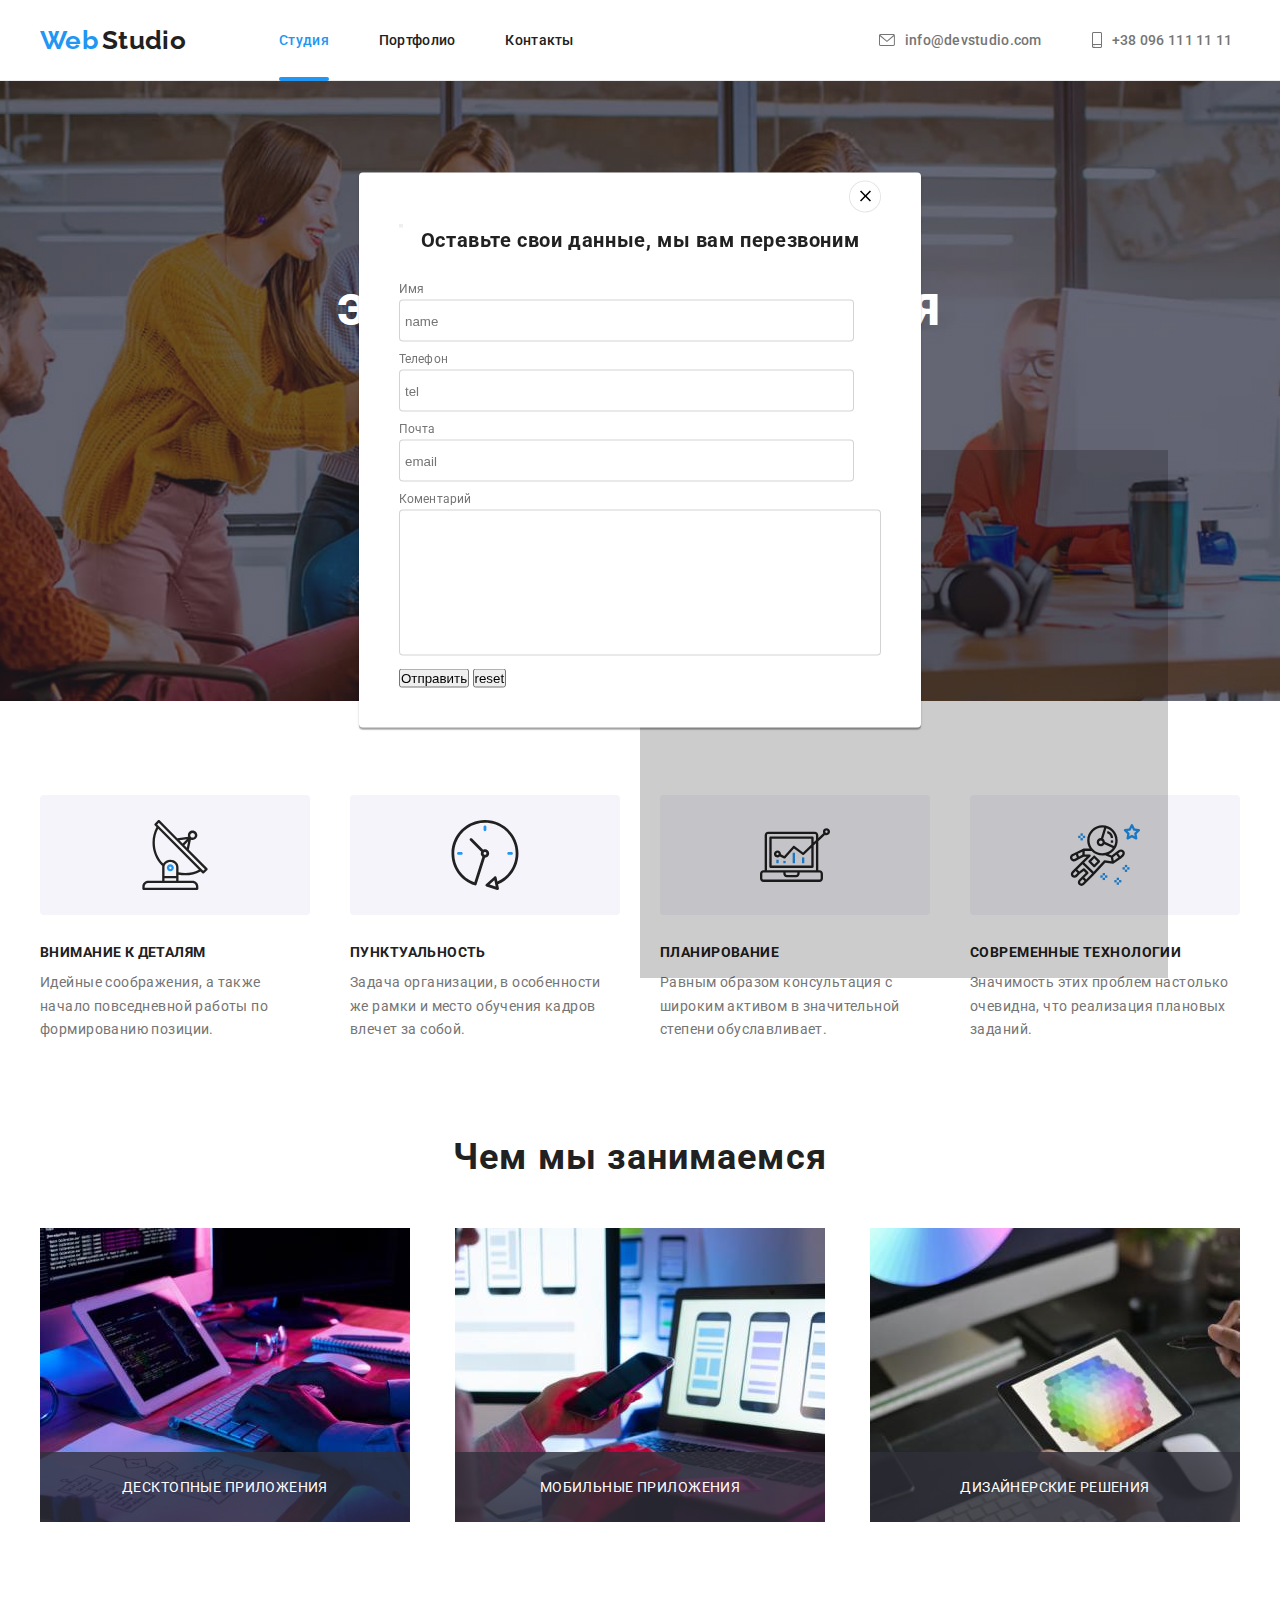
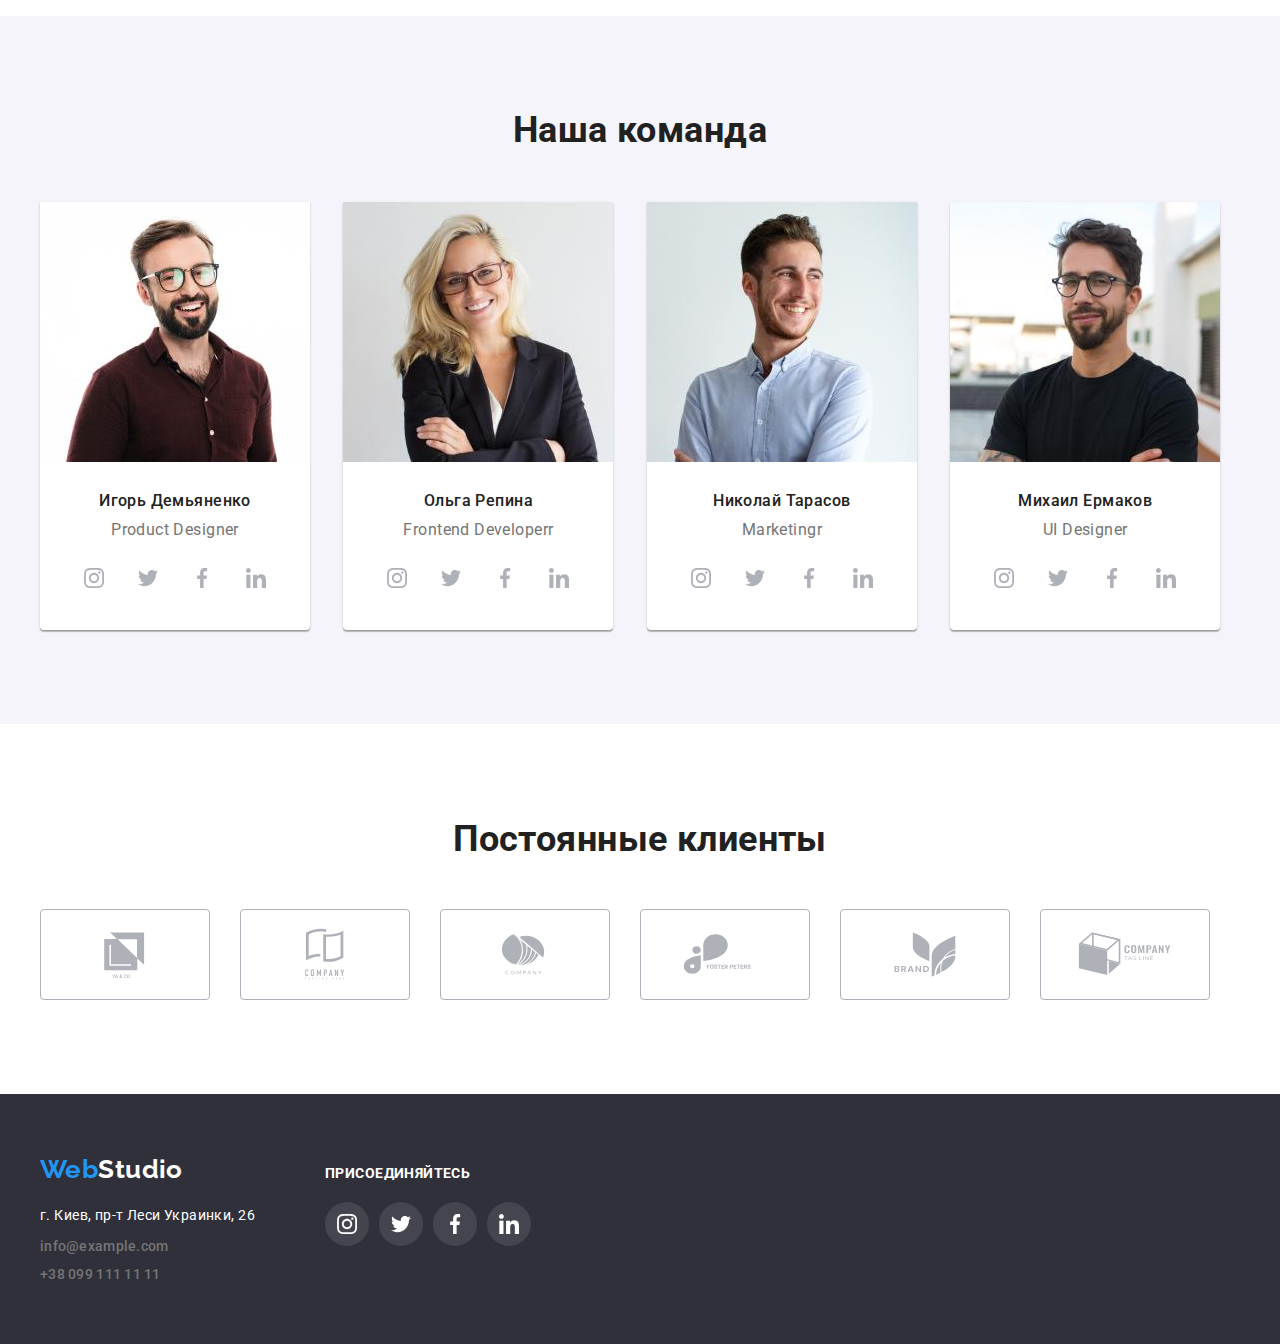
==== index.html @ 061bfce6 "Работает над ДЗ 5" ====
<!DOCTYPE html>
<html lang="ru">
    <head>
        <meta charset="UTF-8">
        <meta http-equiv="X-UA-Compatible" content="IE=edge">
        <meta name="viewport" content="width=device-width, initial-scale=1.0">
        <title>Document</title>
        <link rel="preconnect" href="https://fonts.googleapis.com">
        <link rel="preconnect" href="https://fonts.gstatic.com" crossorigin>
        <link href="https://fonts.googleapis.com/css2?family=Raleway:wght@700&family=Roboto:wght@400;500;700&display=swap"
            rel="stylesheet">
        <link rel="stylesheet" href="https://github.com/sindresorhus/modern-normalize/blob/main/modern-normalize.css">
        <link rel="stylesheet" href="./css/styles.css">
    </head>
    <body>
        <header class="header">
            <div class="container cont-header">                
                <div class="nav">                
                    <a class="link nav-link" href="https://ihorlihus.github.io/goit-markup-hw-05/" target="_blank" rel="noopener noreferrer">
                        <span class="logo-blue">Web</span>
                        <span class="logo-black">Studio</span>
                    </a>
                        <ul class="list contacts-hb">
                            <li class="nav-item">
                                <a class="link activ page" 
                                    href="./index.html">
                                    Студия</a>
                                </li>
                            <li class="nav-item">
                                <a class="link header-link" 
                                    href="./portfolio.html">
                                    Портфолио</a>
                                </li>
                            <li class="nav-item">
                                <a class="link header-link" 
                                    href="https://ihorlihus.github.io/goit-markup-hw-05/">
                                    Контакты</a>
                                </li>
                    </div>
                        </ul>
                            <ul class="list contacts-hb">
                                <li class="contacts-header-item">
                                    <a class="link contacts-header" 
                                        href="mailto:info@devstudio.com">
                                        <svg class="envelope">
                                            <use href="./images/symbol-defs.svg#icon-envelope">                                                
                                            </use>
                                        </svg>
                                        info@devstudio.com
                                    </a>
                                </li>
                                <li class="contacts-header-item">
                                    <a class="link contacts-header" 
                                        href="tel:+380961111111">
                                        <svg class="smartphone">
                                            <use href="./images/symbol-defs.svg#icon-smartphone">
                                            </use>
                                        </svg>
                                        +38 096 111 11 11
                                    </a>
                                </li>
                            </ul>
                    
            </div>
        </header>
        <main>
            <section class="hero">
                <div class="container">
                    <h1 class="hero-title">Эффективные решения для вашего бизнеса</h1>
                        <button class="hero-btn" type="button" data-modal-open> 
                            <span class="text-btn">
                                Заказать услугу
                            </span>
                        </button>
                </div>
            </section>
            <section class="section">
                <div class="container">
                    <h2 class="visually-hidden">
                        Lorem ipsum dolor sit amet consectetur adipisicing elit. Culpa, consequatur.
                    </h2>
                        <div class="benefits-container">
                            <ul class="list benefits-list">
                                <li class="benefits-item">
                                    <h3 class="specials-title">
                                        <div class="specials-bg">
                                            <svg class="specials-icon" width="70" height="70" >
                                                <use href="./images/symbol-defs.svg#icon-antenna-1"></use>
                                            </svg>
                                        </div>
                                        Внимание к деталям
                                    </h3>
                                    <p class="specials-text">
                                        Идейные соображения, а также 
                                        начало повседневной работы по формированию позиции.</p>
                                </li>
                                <li class="benefits-item">
                                    <h3 class="specials-title">
                                        <div class="specials-bg">
                                            <svg class="specials-icon" width="70" height="70">
                                                <use href="./images/symbol-defs.svg#icon-clock-1"></use>
                                            </svg>
                                        </div>
                                        Пунктуальность</h3>
                                    <p class="specials-text">Задача организации, в особенности же рамки и место 
                                        обучения кадров влечет за собой.</p>
                                </li>
                                <li class="benefits-item">
                                    <h3 class="specials-title">
                                        <div class="specials-bg">
                                            <svg width="70" height="70">
                                                <use href="./images/symbol-defs.svg#icon-diagram-1"></use>
                                            </svg>
                                        </div>
                                        Планирование</h3>
                                    <p class="specials-text">Равным образом консультация с широким активом в значительной 
                                        степени обуславливает.</p>
                                </li>
                                <li class="benefits-item">
                                    <h3 class="specials-title">
                                        <div class="specials-bg">
                                            <svg class="specials-icon" width="70" height="70">
                                                <use href="./images/symbol-defs.svg#icon-astronaut-1"></use>
                                            </svg>
                                        </div>
                                        Современные технологии</h3>
                                    <p class="specials-text">Значимость этих проблем настолько очевидна, что реализация 
                                        плановых заданий.</p>
                                </li>
                            </ul>
                    </div>
            </div>
        </section>            
            <section class="section section-no-top-pad">
                <div class="container">
                    <h2 class="works-title">Чем мы занимаемся</h2>
                        <ul class="list specials-list">
                            <li class="specials-item">
                                <div class="works">
                                    <img 
                                        src="./images/img1.jpg" 
                                        alt="написание кода"
                                        width="370"
                                        heigh="294">
                                        <p class="works-subtext">Десктопные приложения</p>
                                    </div>
                                </li>
                            <li class="specials-item">
                                <div class="works">
                                    <img 
                                        src="./images/img2.jpg" 
                                        alt="адаптация сайтов к мобильным устройствам"
                                        width="370"
                                        heigh="294">
                                <p class="works-subtext">Мобильные приложения</p>
                                </div>
                                </li>
                            <li class="specials-item">
                                <div class="works">
                                    <img 
                                        src="./images/img3.jpg" 
                                        alt="стилизация сайта" 
                                        width="370" 
                                        height="294">
                                    <p class="works-subtext">Дизайнерские решения</p>
                                    </div>
                                    </li>
                                </ul>
                        </div>
            </section>            
            <section class="section section-no-top-pad team">
                <div class="container">
                    <h2 class="team-title">Наша команда</h2>
                        <ul class="list team-container-list">
                            <li class="team-names-container">
                                <img
                                    src="./images/teammate1.jpg" 
                                    alt="сотрудник студии"
                                    width="270"
                                    height="260">                                        
                                        <div class="team-names">
                                            <h3 class="name">Игорь Демьяненко</h3>
                                            <p class="position" lang="en">Product Designer</p>
                                                <ul class="list team-names-list">
                                                    <li class="team-names-item">
                                                        <a class="link team-names-link" href="">
                                                            <svg class="team-names-icon">
                                                                <use href="./images/symbol-defs.svg#icon-instagram-2">
                                                                </use>
                                                            </svg>
                                                        </a>
                                                    </li>
                                                    <li class="team-names-item">
                                                        <a class="link team-names-link" href="">
                                                            <svg class="team-names-icon">
                                                                <use href="./images/symbol-defs.svg#icon-twitter-1">
                                                                </use>
                                                            </svg>
                                                        </a>
                                                    </li>
                                                    <li class="team-names-item">
                                                        <a class="link team-names-link" href="">
                                                            <svg class="team-names-icon">
                                                                <use href="./images/symbol-defs.svg#icon-facebook-1">
                                                                </use>
                                                            </svg>
                                                        </a>
                                                    </li>
                                                    <li class="team-names-item">
                                                        <a class="link team-names-link" href="">
                                                            <svg class="team-names-icon">
                                                                <use href="./images/symbol-defs.svg#icon-linkedin-1">
                                                                </use>
                                                            </svg>
                                                        </a>
                                                    </li>
                                                </ul>
                                        </div>
                                </li>
                                <li class="team-names-container">
                                        <img 
                                            src="./images/teammate2.jpg" 
                                            alt="сотрудник студии" 
                                            width="270" 
                                            height="260">
                                                <div class="team-names">
                                                    <h3 class="name">Ольга Репина</h3>
                                                    <p class="position" lang="en">Frontend Developerr</p>
                                                    <ul class="list team-names-list">
                                                        <li class="team-names-item">
                                                            <a class="link team-names-link" href="">
                                                                <svg class="team-names-icon">
                                                                    <use href="./images/symbol-defs.svg#icon-instagram-2">
                                                                    </use>
                                                                </svg>
                                                            </a>
                                                        </li>
                                                        <li class="team-names-item">
                                                            <a class="link team-names-link" href="">
                                                                <svg class="team-names-icon">
                                                                    <use href="./images/symbol-defs.svg#icon-twitter-1">
                                                                    </use>
                                                                </svg>
                                                            </a>
                                                        </li>
                                                        <li class="team-names-item">
                                                            <a class="link team-names-link" href="">
                                                                <svg class="team-names-icon">
                                                                    <use href="./images/symbol-defs.svg#icon-facebook-1">
                                                                    </use>
                                                                </svg>
                                                            </a>
                                                        </li>
                                                        <li class="team-names-item">
                                                            <a class="link team-names-link" href="">
                                                                <svg class="team-names-icon">
                                                                    <use href="./images/symbol-defs.svg#icon-linkedin-1">
                                                                    </use>
                                                                </svg>
                                                            </a>
                                                        </li>
                                                    </ul>
                                                </div>
                                </li>
                                <li class="team-names-container">
                                    <img 
                                        src="./images/teammate3.jpg" 
                                        alt="сотрудник студии" 
                                        width="270" 
                                        height="260">
                                        <div class="team-names">
                                            <h3 class="name">Николай Тарасов</h3>
                                            <p class="position" lang="en">Marketingr</p>
                                                <ul class="list team-names-list">
                                                    <li class="team-names-item">
                                                        <a class="link team-names-link" href="">
                                                            <svg class="team-names-icon">
                                                                <use href="./images/symbol-defs.svg#icon-instagram-2">
                                                                </use>
                                                            </svg>
                                                        </a>
                                                    </li>
                                                    <li class="team-names-item">
                                                        <a class="link team-names-link" href="">
                                                            <svg class="team-names-icon">
                                                                <use href="./images/symbol-defs.svg#icon-twitter-1">
                                                                </use>
                                                            </svg>
                                                        </a>
                                                    </li>
                                                    <li class="team-names-item">
                                                        <a class="link team-names-link" href="">
                                                            <svg class="team-names-icon">
                                                                <use href="./images/symbol-defs.svg#icon-facebook-1">
                                                                </use>
                                                            </svg>
                                                        </a>
                                                    </li>
                                                    <li class="team-names-item">
                                                        <a class="link team-names-link" href="">
                                                            <svg class="team-names-icon">
                                                                <use href="./images/symbol-defs.svg#icon-linkedin-1">
                                                                </use>
                                                            </svg>
                                                        </a>
                                                    </li>
                                                </ul>
                                        </div>
                                </li>
                                <li class="team-names-container">
                                        <img 
                                            src="./images/teammate4.jpg" 
                                            alt="сотрудник студии" 
                                            width="270" 
                                            height="260">
                                                <div class="team-names">
                                                    <h3 class="name">Михаил Ермаков</h3>
                                                    <p class="position" lang="en">UI Designer</p>
                                                        <ul class="list team-names-list">
                                                            <li class="team-names-item">
                                                                <a class="link team-names-link" href="">
                                                                    <svg class="team-names-icon">
                                                                        <use href="./images/symbol-defs.svg#icon-instagram-2">
                                                                        </use>
                                                                    </svg>
                                                                </a>
                                                            </li>
                                                            <li class="team-names-item">
                                                                <a class="link team-names-link" href="">
                                                                    <svg class="team-names-icon">
                                                                        <use href="./images/symbol-defs.svg#icon-twitter-1">
                                                                        </use>
                                                                    </svg>
                                                                </a>
                                                            </li>
                                                            <li class="team-names-item">
                                                                <a class="link team-names-link" href="">
                                                                    <svg class="team-names-icon">
                                                                        <use href="./images/symbol-defs.svg#icon-facebook-1">
                                                                        </use>
                                                                    </svg>
                                                                </a>
                                                            </li>
                                                            <li class="team-names-item">
                                                                <a class="link team-names-link" href="">
                                                                    <svg class="team-names-icon">
                                                                        <use href="./images/symbol-defs.svg#icon-linkedin-1">
                                                                        </use>
                                                                    </svg>
                                                                </a>
                                                            </li>
                                                        </ul>
                                                </div>
                                </li>                        
                            </ul>
                </div>
            </section>
            <section class="section">
                <div class="container">
                    <h2 class="customers-title">Постоянные клиенты</h2>
                    <ul class="list customers-list">
                        <li class="customers-item">
                            <a class="customers-link" href="">                            
                                <svg class="customers-icon">
                                    <use href="./images/symbol-defs.svg#icon-comp1"></use>
                                </svg>
                            </a>
                        </li>
                        <li class="customers-item">
                            <a class="customers-link" href="">
                                <svg class="customers-icon">
                                    <use href="./images/symbol-defs.svg#icon-comp2"></use>
                                </svg>
                            </a>
                        </li>
                        <li class="customers-item">
                            <a class="customers-link" href="">
                                <svg class="customers-icon">
                                    <use href="./images/symbol-defs.svg#icon-comp3"></use>
                                </svg>
                            </a>
                        </li>                        
                        <li class="customers-item">
                            <a class="customers-link" href="">
                                <svg class="customers-icon">
                                    <use href="./images/symbol-defs.svg#icon-comp4"></use>
                                </svg>
                            </a>
                        </li>
                        <li class="customers-item">
                            <a class="customers-link" href="">
                                <svg class="customers-icon">
                                    <use href="./images/symbol-defs.svg#icon-comp5"></use>
                                </svg>
                            </a>
                        </li>
                        <li class="customers-item">
                            <a class="customers-link" href="">
                                <svg class="customers-icon">
                                    <use href="./images/symbol-defs.svg#icon-comp6"></use>
                                </svg>
                            </a>
                        </li>
                    </ul>
                    </div>
            </section>
        </main>
            <footer class="footer">
                <div class="container footer-contr">
                    <div class="adress-contr">
                    <a class="link" href="https://ihorlihus.github.io/goit-markup-hw-05/" 
                        target="_blank" 
                        rel="noopener noreferrer">
                        <span class="logo-blue">Web</span><span class="logo-white">Studio</span>
                    </a>
                        <address>
                        <ul class="list adress-f-list">
                            <li class="f-contacts">
                                <a class="link footer-address" href="https://goo.gl/maps/HHxkjhj5mUynRrnk6"
                                    target="_blank" 
                                    rel="noopener noreferrer">
                                    г. Киев, пр-т Леси Украинки, 26
                                </a>
                            </li>
                            <li class="f-contacts">
                                <a class="link contacts no-italics" href="mailto:info@example.com">info@example.com</a>
                            </li>
                            <li class="f-contacts">
                                <a class="link contacts no-italics" href="tel:+380991111111">+38 099 111 11 11</a>
                            </li>
                        </ul>
                    </address>
                    </div>
                    <div class="follow">
                        <h3 class="follow-title">Присоединяйтесь</h3>
                            <ul class="list follow-list">
                                <li class="follow-item">
                                    <a class="link follow-link" href="">
                                        <svg class="follow-icon">
                                            <use href="./images/symbol-defs.svg#icon-instagram-2">
                                            </use>
                                        </svg>
                                    </a>
                                </li>
                                <li class="follow-item">
                                    <a class="link follow-link" href="">
                                        <svg class="follow-icon">
                                            <use href="./images/symbol-defs.svg#icon-twitter-1">
                                            </use>
                                        </svg>
                                    </a>
                                </li>
                                <li class="follow-item">
                                    <a class="link follow-link" href="">
                                        <svg class="follow-icon">
                                            <use href="./images/symbol-defs.svg#icon-facebook-1">
                                            </use>
                                        </svg>
                                    </a>
                                </li>
                                <li class="follow-item">
                                    <a class="link follow-link" href="">
                                        <svg class="follow-icon">
                                            <use href="./images/symbol-defs.svg#icon-linkedin-1">
                                            </use>
                                        </svg>
                                    </a>
                                </li>
                    </div>
                </div>
            </footer>
        <div class="backdrop" data-modal>
            <div class="modal">
                <p class="visually-hidden">lorem</p>
                <button type="button" data-modal-close>
                    <svg class="close-icon">
                        <use href="./images/symbol-defs.svg#icon-close">

                        </use>
                    </svg>
                </button>
                <p class="modal-title">Оставьте свои данные, мы вам перезвоним</p>
                <form action="#" class="modal-form">
                    <div class="modal-field">
                        <label for="text" class="modal-form-text">
                            Имя</label>
                        <input 
                            type="text" 
                            name="user=name" 
                            id="text"
                            class="modal-form-input"
                            placeholder="name"
                            required
                            minlength="2">
                    </div>
                    <div class="modal-field">
                        <label for="tel" class="modal-form-text">
                            Телефон</label>
                        <input 
                            type="tel" 
                            name="user=tel" 
                            id="tel"
                            class="modal-form-input"
                            placeholder="tel"
                            required>
                    </div>
                    <div class="modal-field">
                        <label for="email" 
                        class="modal-form-text">
                            Почта</label>
                        <input 
                            type="email"
                            id="email"
                            name="user=email" 
                            class="modal-form-input"
                            placeholder="email"
                            required>
                    </div>
                    <div class="modal-field">
                        <label for="comment" class="modal-form-text">
                            Коментарий</label><textarea name="comment" 
                            id="comment" 
                            class="modal-form-comment" placeholder="Введите текст">
                        </textarea>
                    </div>
                    <button type="submit">Отправить</button>
                    <button type="reset">reset</button>
                </form>
            </div>
        </div>
        <!-- <script src="./js/modal.js"></script> -->
    </body>
</html>
---- css/styles.css ----
:root {
  --title-color: #ffffff;
  --main-text-color: #212121;
  --second-text-color: #757575;
  --main-bg-color: #ffffff;
  --secondary-bg-color: #2f303a;
  --accent-bg-color: #f5f4fa;
  --button-color: #2196f3;
  --hover-color: #2196f3;
  --animation-timing-function: cubic-bezier(0.4, 0, 0.2, 1);
}

body {
  font-family: Roboto, sans-serif;
  font-weight: normal;
  font-size: 14px;
  letter-spacing: 0.03em;
  color: var(--main-text-color);
  background-color: var(--main-bg-color);
}

*,
p,
h1,
h2,
h3,
h4,
h6 {
  margin: 0;
  padding: 0;
}
.list {
  list-style: none;
}

.link {
  text-decoration: none;
}

img {
  display: block;
}

.container {
  width: 1200px;
  padding-left: 15px;
  padding-right: 15px;
  margin: 0 auto;
}

.section {
  padding-top: 94px;
  padding-bottom: 94px;
}

.section-no-top-pad {
  padding-top: 0;
}

/* -----------HEADER------------- */

.header {
  width: 100%;
  border-bottom: 1px solid #ececec;
}

.cont-header {
  display: flex;
  flex-direction: row;
  align-items: center;
  height: 80px;
}

.nav {
  display: flex;
  align-items: center;
  margin-right: 305px;
}

.nav-link {
  margin-right: 93px;
}

.nav-item:not(:first-child) {
  padding-left: 50px;
}

.contacts-hb {
  display: flex;
  margin: 0, 215px, 0, auto;
  padding: 0;
}

.contacts-header {
  display: flex;
  align-items: baseline;
}

.contacts-header-item:not(:first-child) {
  padding-left: 50px;
  outline: none;
}

.envelope {
  width: 16px;
  height: 12px;
  fill: currentColor;
  margin-right: 10px;
}

.smartphone {
  width: 10px;
  height: 16px;
  fill: currentColor;
  margin-right: 10px;
}

.contacts-header {
  align-items: center;
}

.header-link {
  font-weight: 500;
  line-height: 1.33;
  letter-spacing: 0.02em;
  font-family: inherit;
  color: var(--main-text-color);
  display: flex;

  position: relative;

  opacity: (0);
  transition-property: color;
  transition-duration: 250ms;
  transition-timing-function: var(--animation-timing-function);
}

.header-link::after {
  content: '';

  position: absolute;
  margin-top: 46px;

  display: block;
  width: 100%;
  height: 4px;
  background: #2196f3;
  border-radius: 2px;

  /* opacity: 0; */
  transform: scaleX(0);
  transition: transform 250ms var(--animation-timing-function);
}

.header-link:hover:after {
  /* opacity: 1; */
  transform: scaleX(1);
}

.header-link:hover,
.header-link:focus {
  opacity: (1);
  color: var(--hover-color);
  outline: none;
}

.activ {
  font-weight: 500;
  line-height: 1.33;
  letter-spacing: 0.02em;
  font-family: inherit;
  color: var(--hover-color);
  display: flex;

  position: relative;
}

.page::after {
  content: '';

  position: absolute;
  margin-top: 46px;

  display: block;
  width: 100%;
  height: 4px;
  background: #2196f3;
  border-radius: 2px;

  color: var(--hover-color);
}

.contacts,
.contacts-header {
  font-weight: 500;
  line-height: 1.33;
  letter-spacing: 0.02em;

  color: var(--second-text-color);

  opacity: (0);
  transition-property: color;
  transition-duration: 250ms;
  transition-timing-function: var(--animation-timing-function);
}

.contacts-header:hover,
.contacts-header:focus {
  opacity: (1);
  color: var(--button-color);
  outline: none;
}

.contacts:hover,
.contacts:focus {
  color: var(--accent-bg-color);
}
.visually-hidden {
  position: absolute;
  width: 1px;
  height: 1px;
  margin: -1px;
  padding: 0;
  overflow: hidden;
  border: 0;
  clip: rect(0 0 0 0);
}

/* -------------HERO-------------- */
.hero {
  text-align: center;
  padding-top: 200px;
  padding-bottom: 200px;

  max-width: 1600px;
  background: var(--secondary-bg-color);
  background-image: linear-gradient(to right, rgba(47, 48, 58, 0.4), rgba(47, 48, 58, 0.4)),
    url(../images/images/Img\ BG\ header.jpg);
  margin-left: auto;
  margin-right: auto;
  background-repeat: no-repeat;
  background-position: center;
  background-size: cover;
}

.hero-title {
  font-weight: 900;
  font-size: 44px;
  line-height: 1.36;
  letter-spacing: 0.06em;
  color: var(--title-color);
  margin: auto;
  width: 696px;
  text-transform: uppercase;
}

.hero-btn {
  font-family: inherit;
  font-size: 16px;
  line-height: 1.87;
  letter-spacing: 0.06em;
  color: var(--title-color);

  background-color: var(--button-color);

  width: 200px;
  height: 50px;
  left: 700px;
  top: 430px;

  border-radius: 4px;
  margin-top: 50px;
  border: none;
}
/* -----------BENEFITS------------ */

.benefits-list {
  display: flex;
  justify-content: space-between;
}

.benefits-item {
  width: 270px;
}

/* ------------SPECIALS------------ */

.specials-list {
  display: flex;
  justify-content: space-between;
}

.specials-title {
  font-weight: bold;
  font-size: 14px;
  line-height: 1.14;
  letter-spacing: 0.03em;
  text-transform: uppercase;
  margin-bottom: 10px;
}

.specials-text {
  font-style: normal;
  font-size: 14px;
  line-height: 1.71;

  letter-spacing: 0.03em;

  color: var(--second-text-color);
}

.specials-bg {
  background-color: #f5f4fa;
  height: 120px;
  width: 270px;
  border-radius: 4px;
  margin-bottom: 30px;
  display: flex;
  justify-content: center;
  align-items: center;
}

/* ---------WORKS------------ */

.works-title {
  font-weight: bold;
  font-size: 36px;
  line-height: 42px;
  text-align: center;
  letter-spacing: 0.03em;
  text-align: center;
  padding-bottom: 50px;

  color: var(--main-text-color);
}

.works {
  position: relative;
  display: flex;
}

.works-subtext {
  position: absolute;
  top: 0;
  left: 0;
  color: var(--title-color);
  background-color: rgba(47, 48, 58, 0.8);
  width: 100%;
  height: 70px;
  font-size: 14px;
  line-height: 16px;
  letter-spacing: 0.03em;
  text-transform: uppercase;

  display: flex;
  align-items: center;
  justify-content: center;

  transform: translateY(224px);
}

/* ----------OUR TEAM--------- */

.team-container-list {
  display: flexbox;
  justify-content: center;
  margin-top: 50px;
}

.team {
  background-color: var(--accent-bg-color);
}

.team-names-container {
  background-color: var(--main-bg-color);
  width: 270px;
  display: inline-block;
  justify-content: center;
  box-shadow: 0px 1px 3px rgba(0, 0, 0, 0.12), 0px 1px 1px rgba(0, 0, 0, 0.14),
    0px 2px 1px rgba(0, 0, 0, 0.2);
  border-radius: 0px 0px 4px 4px;
}

.team-names-container:not(:last-child) {
  margin-right: 30px;
}

.team-names {
  padding-top: 30px;
  padding-bottom: 30px;
  text-align: center;
}

.team-title {
  font-size: 36px;
  line-height: 1.16;
  text-align: center;
  padding-top: 94px;
}

.name-cont {
  justify-content: center;
}

.name {
  font-weight: 500;
  font-size: 16px;
  line-height: 1.18;
  margin-bottom: 10px;
}

.position {
  font-size: 16px;
  line-height: 1.18;
  color: var(--second-text-color);
  margin-bottom: 16px;
}

.team-names-list {
  display: flex;
  justify-content: center;
}

.team-names-item {
  width: 44px;
  height: 44px;
}

.team-names-item + .team-names-item {
  margin-left: 10px;
}

.team-names-link {
  width: 100%;
  height: 100%;
  border-radius: 50%;
  display: flex;
  align-items: center;
  justify-content: center;
  color: #afb1b8;

  opacity: (0);
  transition-property: color, background-color;
  transition-duration: 250ms;
  transition-timing-function: var(--animation-timing-function);
}

.team-names-icon {
  fill: currentColor;
  width: 20px;
  height: 20px;
}

.team-names-link:hover,
.team-names-link:focus {
  opacity: (1);
  background-color: var(--hover-color);
  color: var(--title-color);
  outline: none;
}

/* -----REGULAR CUSTOMERS------ */

.customers-title {
  font-size: 36px;
  line-height: 42px;
  text-align: center;
  margin-bottom: 49.46px;
}

.customers-list {
  display: inline-flex;
}

.customers-item {
  width: 170px;
  height: 91px;
}

.customers-link {
  display: flex;
  width: 100%;
  height: 100%;

  align-items: center;
  justify-content: center;

  color: #afb1b8;
  border: 1px solid #afb1b8;
  box-sizing: border-box;
  border-radius: 4px;

  opacity: (0);
  transition-property: color, border-color;
  transition-duration: 250ms;
  transition-timing-function: var(--animation-timing-function);
}

.customers-link:hover,
:focus {
  opacity: (1);
  color: var(--hover-color);
  border-color: var(--hover-color);
  /* transition: transform 1000ms var(--animation-timing-function); */
}
.customers-item + .customers-item {
  margin-left: 30px;
}

.customers-icon {
  width: 106px;
  height: 59.35px;
  fill: currentColor;
}

/* ----------FOOTER------------ */

.footer {
  padding-top: 60px;
  padding-bottom: 60px;
  background-color: var(--secondary-bg-color);
}

.footer-contr {
  display: flex;
  align-items: baseline;
}
.adress-contr {
  display: block;
  margin-right: 70px;
}

.adress-f-list {
  display: flex;
  flex-direction: column;
  margin-top: 20px;
}
.f-contacts {
  display: flex;
}
.f-contacts:not(:last-child) {
  padding-bottom: 9px;
}

.footer-address {
  display: flex;
  font-style: normal;
  line-height: 1.71;

  color: var(--title-color);
}

.footer-address:hover,
focus {
  outline: none;
}

.no-italics {
  font-style: normal;
}

/* -----------FOLLOW-------------- */

.follow-title {
  color: var(--title-color);
  font-size: 14px;
  line-height: 1.14;
  letter-spacing: 0.03em;
  margin-bottom: 20px;
  text-transform: uppercase;
}

.follow {
  display: block;
  align-items: baseline;
}

.follow-list {
  display: flex;
  justify-content: center;
}

.follow-item {
  width: 44px;
  height: 44px;
  border-radius: 50%;
  background: rgba(255, 255, 255, 0.1);
}

.follow-item + .follow-item {
  margin-left: 10px;
}

.follow-link {
  width: 100%;
  height: 100%;
  border-radius: 50%;
  display: flex;
  align-items: center;
  justify-content: center;
  color: var(--title-color);

  opacity: (0);
  transition-property: color, background-color;
  transition-duration: 250ms;
  transition-timing-function: var(--animation-timing-function);
}

.follow-icon {
  fill: currentColor;
  width: 20px;
  height: 20px;
}

.follow-link:hover,
.follow-link:focus {
  opacity: (1);
  background-color: var(--hover-color);
  color: var(--title-color);
  outline: none;
}

/* ----------PORTFOLIO------------ */

.pf-btn {
  font-family: inherit;
  font-size: 16px;
  line-height: 1.87;
  text-align: center;
  letter-spacing: 0.06em;

  color: var(--title-color) position absolute;
  padding: 6px 22px;

  background: var(--accent-bg-color);
  border-radius: 4px;
  border: 0;

  opacity: (0);
  transition-property: color, background-color;
  transition-duration: 250ms;
  transition-timing-function: var(--animation-timing-function);
}
.pf-btn:focus,
.pf-btn:hover {
  opacity: (1);

  padding: 6px 22px;

  font-style: normal;
  font-weight: 1.62;
  text-align: center;

  color: var(--title-color);
  background-color: var(--button-color);
  outline: none;
}

.logo-blue {
  width: 145px;
  height: 31px;
  left: 215px;
  top: 24px;

  font-family: Raleway;
  font-weight: bold;
  font-size: 26px;
  line-height: 1, 19;

  color: var(--hover-color);
}

.logo-black {
  width: 145px;
  height: 31px;
  left: 215px;
  top: 24px;

  font-family: Raleway;
  font-weight: bold;
  font-size: 26px;
  line-height: 1, 19;

  color: var(--main-text-color);
}

.logo-white {
  width: 145px;
  height: 31px;
  left: 215px;
  top: 24px;

  font-family: Raleway;
  font-weight: bold;
  font-size: 26px;
  line-height: 1, 19;

  color: var(--title-color);
}
.ptf-link {
  color: var(--main-text-color);
}

.card-title {
  font-size: 18px;
  line-height: 2;
  letter-spacing: 0.06em;
  margin-bottom: 10px;
}

.card-text {
  font-size: 16px;
  line-height: 1.87;
  letter-spacing: 0.03em;
  color: var(--second-text-color);
}

/* ------------BLOKS------------ */

.pf-btn-list {
  display: flex;
  justify-content: center;
  margin: 0;
  margin-bottom: 50px;

  /* background-color: yellow; */
}

.pf-btn-item:not(:first-child) {
  margin-left: 8px;
}

.suggestions-list {
  display: flex;
  flex-wrap: wrap;
  justify-content: space-between;
  padding: 0;
  margin: 0;
}

.suggestions-item {
  width: 370px;
  margin-bottom: 30px;
  border: 1px solid #eeeeee;
}

.subtext-position {
  display: block;
  width: 322px;
  font-size: 18px;
  line-height: 1.56;

  letter-spacing: 0.03em;

  color: #ffffff;
}

.subtext-hole {
  position: relative;
  overflow: hidden;
}

.subtext {
  position: absolute;
  left: 0;
  top: 0;
  height: 100%;

  padding: 24px 63px;

  list-style: none;
  background-color: rgba(33, 150, 243, 0.9);
  display: inline-block;

  /* opacity: (0); */
  transform: scaleY(-100%);
  transform-origin: bottom;
  transition: transform 250ms var(--animation-timing-function);
}

.suggestions-item:hover .subtext {
  display: block;
  /* opacity: (1); */
  transform: scaleY(1);
}

.shadow-item {
  display: block;
  /* padding: 10px 20px;

  text-decoration: none; */
}

.suggestions-text {
  text-align: start;
  padding-top: 21px;
  padding-left: 24px;
  padding-bottom: 20px;
  border-left: 1px solid #eeeeee;
  border-right: 1px solid #eeeeee;
  border-bottom: 1px solid #eeeeee;

  position: relative;
  /* margin-right: 15px; */
  /* overflow: hidden; */
}

/* ---------МОДАЛКА-------- */

.backdrop {
  position: fixed;
  top: 50%;
  left: 50%;
  width: 528px;
  height: 528px;
  background-color: rgba(0, 0, 0, 0.2);
}

.backdrop.is-hidden {
  opacity: 0;
  pointer-events: none;
}

.close-icon {
  position: absolute;
  width: 30px;
  height: 30px;

  left: 490px;
  top: 8px;

  background: var(--main-bg-color);
  border: 1px solid rgba(0, 0, 0, 0.1);
  border-radius: 50%;
}

.modal {
  position: absolute;

  transform: translate(-50%, -50%);

  background-color: #ffffff;
  box-shadow: 0px 1px 3px rgba(0, 0, 0, 0.12), 0px 1px 1px rgba(0, 0, 0, 0.14),
    0px 2px 1px rgba(0, 0, 0, 0.2);
  border-radius: 4px;

  padding: 40px;
}

.modal-title {
  font-family: Roboto;
  font-style: normal;
  font-weight: bold;
  font-size: 20px;
  line-height: 23px;
  text-align: center;
  letter-spacing: 0.03em;

  color: var(--main-text-color);

  margin-bottom: 30px;
}

.modal-form-input {
  width: 448px;
  height: 40px;
  padding-left: 5px;

  border: 1px solid rgba(33, 33, 33, 0.2);

  border-radius: 4px;

  outline: none;
}

.modal-form-input:hover,
:focus {
  border: 1px solid #2196f3;
}

.modal-form-comment:hover,
:focus {
  border: 1px solid #2196f3;
}
/* .modal-form-comment::placeholder,
.modal-form-input::placeholder {
  
  color: var(--second-text-color);
  border-radius: 4px;
}

.modal-form-comment,
.modal-form-input:placeholder-shown {
  border: 1px solid #2196f3;
}

.modal-form-comment,
.modal-form-input:not:placeholder-shown {
  border: 1px solid rgba(33, 33, 33, 0.2);
} */

.modal-form-comment {
  width: 448px;
  height: 120px;
  resize: none;
  padding: 12px 16px;

  border: 1px solid rgba(33, 33, 33, 0.2);
  border-radius: 4px;
  outline: none;
}

.modal-field {
  margin-bottom: 10px;
}

.modal-form-text {
  font-size: 12px;
  line-height: 14px;
  /* identical to box height */

  letter-spacing: 0.01em;

  color: #757575;

  margin-bottom: 4px;
  display: block;
}
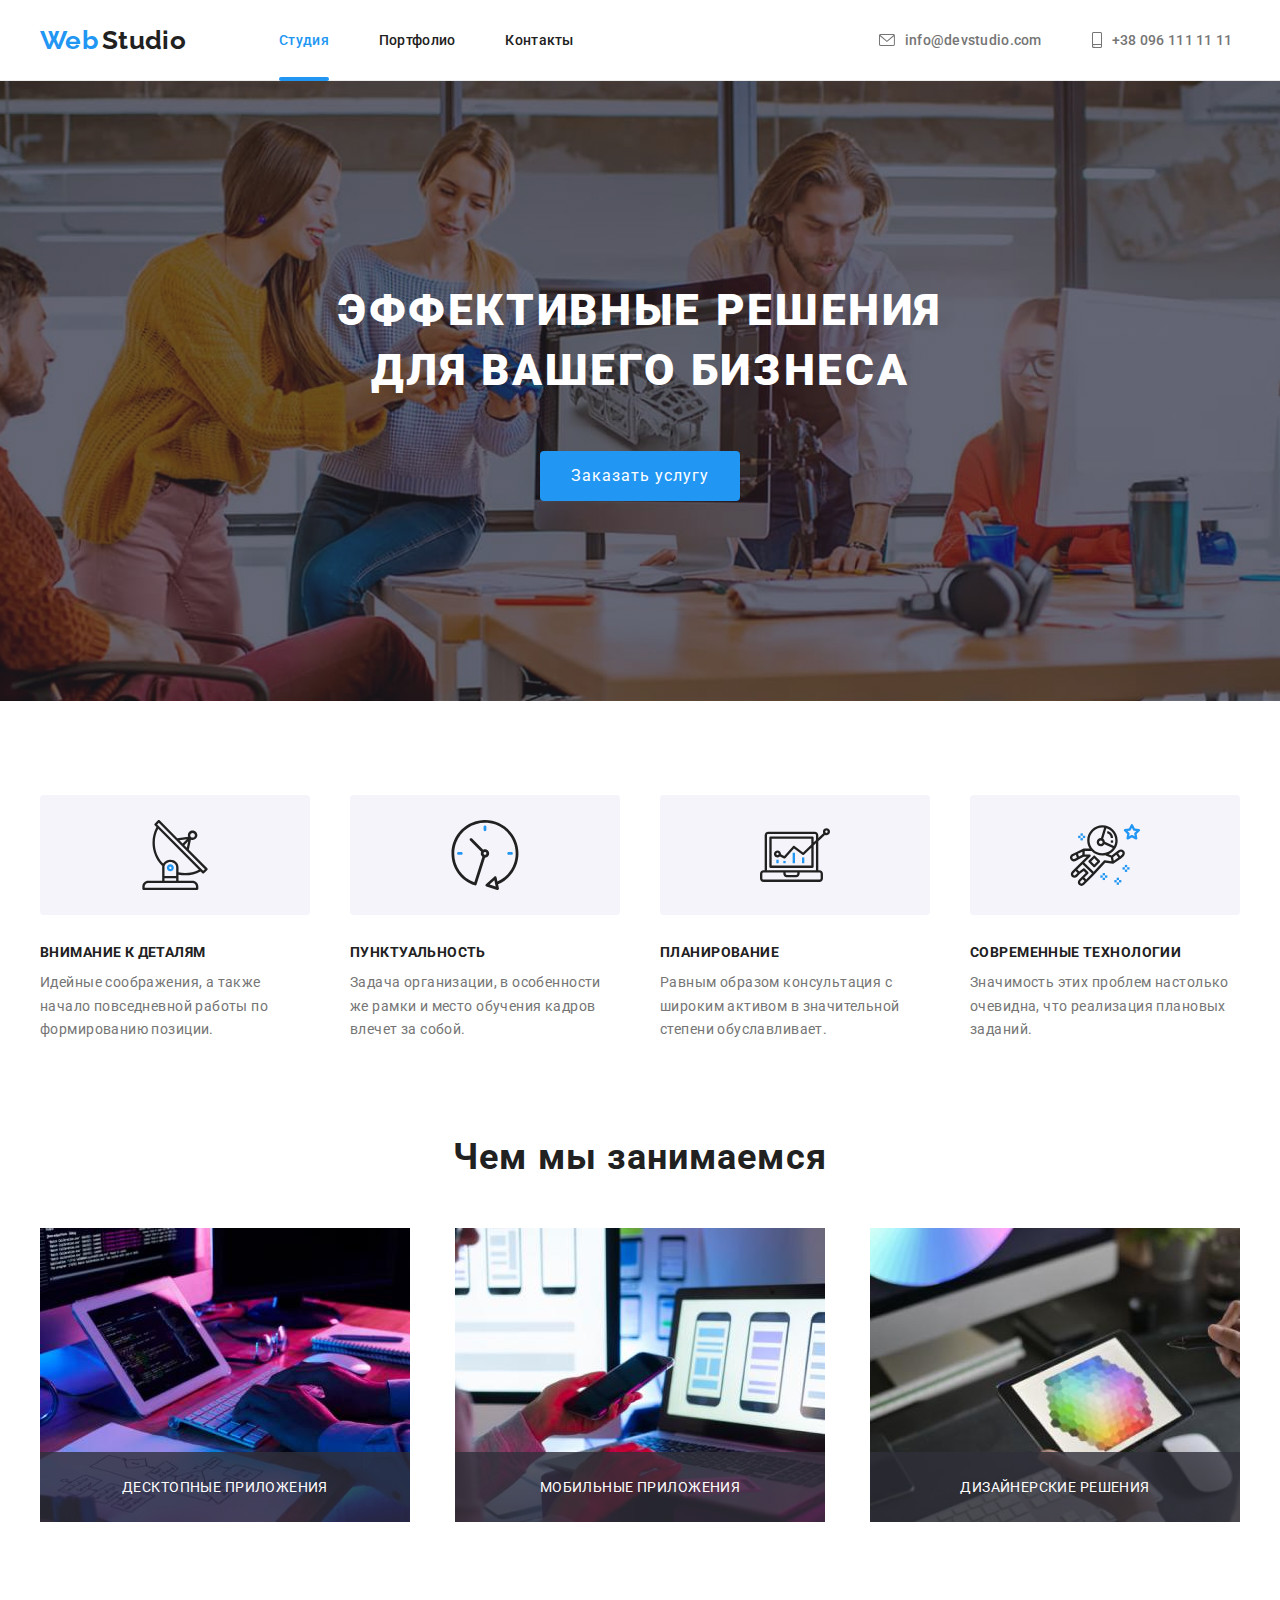
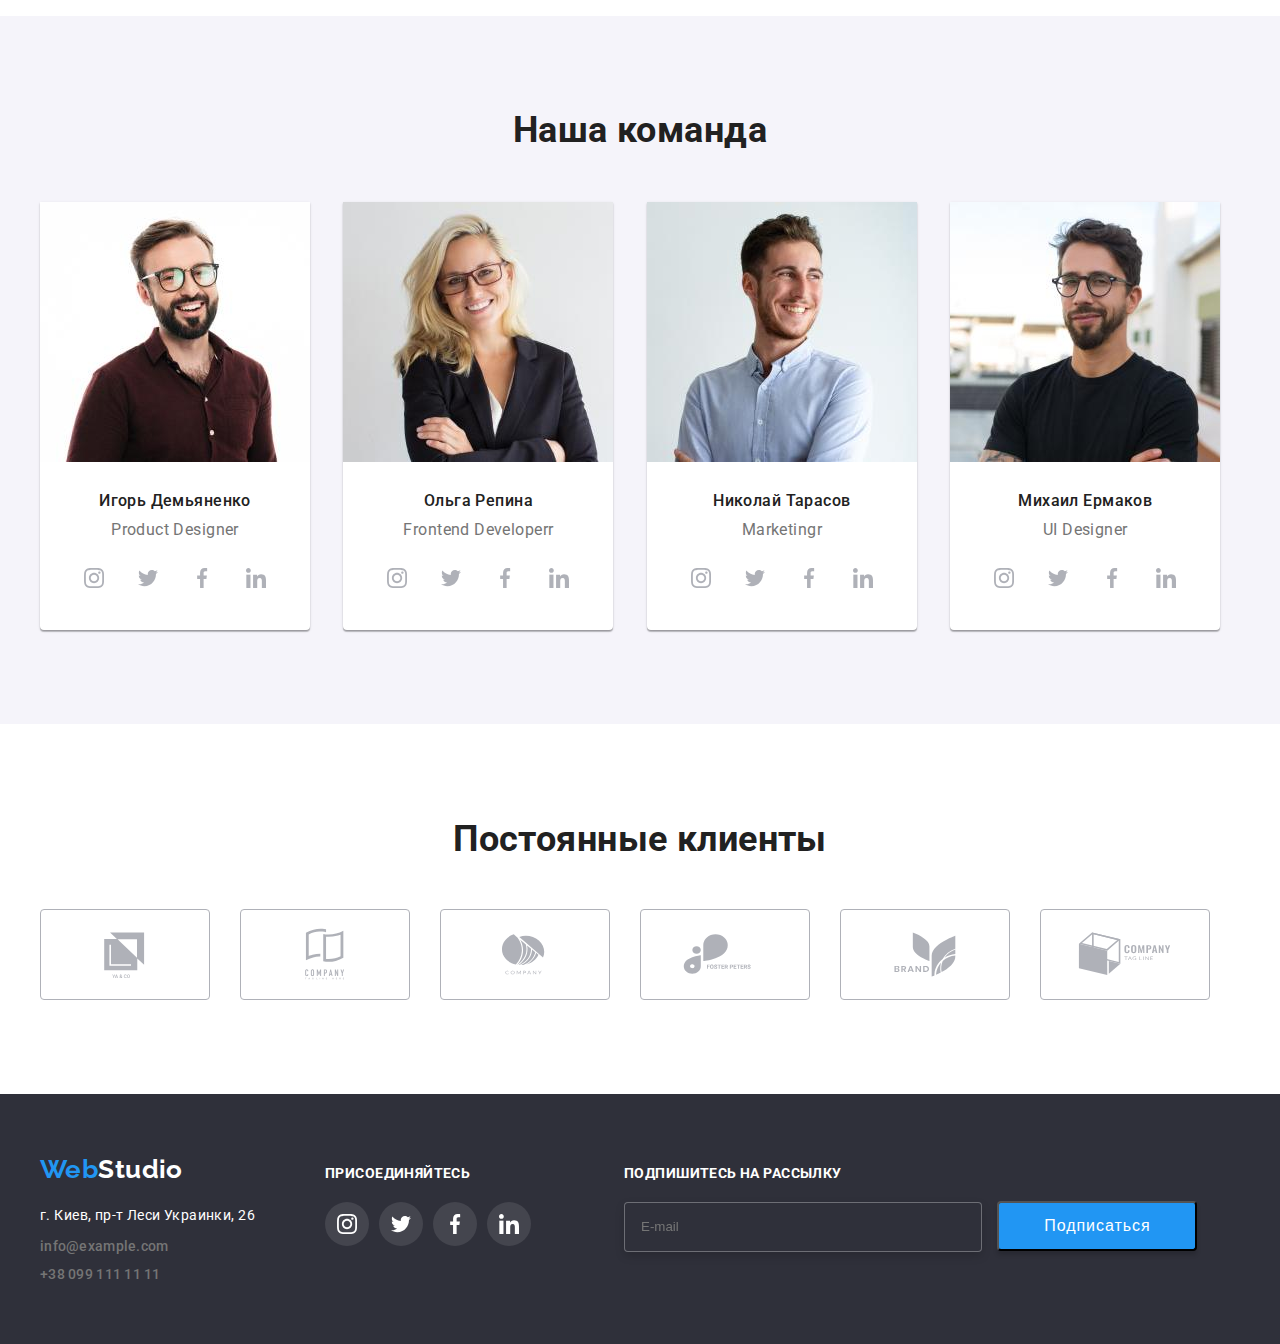
==== commit c2964619: "ДЗ 5 без иконок" ====
--- a/index.html
+++ b/index.html
@@ -467,9 +467,23 @@
                                     </a>
                                 </li>
                     </div>
+                        <form action="#">
+                            <p class="follow-input">
+                                Подпишитесь на рассылку</p>
+                        <div class="follow-input-container">
+                            <input 
+                                type="text"
+                                name="follow-email"
+                                class="follow-email-input"
+                            placeholder="E-mail"
+                            >
+                            <button type="submit"
+                            class="follow-btn">Подписаться</button>
+                        </div>
+                    </form>
                 </div>
             </footer>
-        <div class="backdrop" data-modal>
+        <div class="backdrop is-hidden" data-modal>
             <div class="modal">
                 <p class="visually-hidden">lorem</p>
                 <button type="button" data-modal-close>
@@ -517,17 +531,30 @@
                             required>
                     </div>
                     <div class="modal-field">
-                        <label for="comment" class="modal-form-text">
-                            Коментарий</label><textarea name="comment" 
+                        <label for="comment" 
+                        class="modal-form-text">
+                            Коментарий</label>
+                        <textarea name="comment" 
                             id="comment" 
-                            class="modal-form-comment" placeholder="Введите текст">
-                        </textarea>
-                    </div>
-                    <button type="submit">Отправить</button>
-                    <button type="reset">reset</button>
+                            class="modal-form-comment"
+                            placeholder="Введите текст"
+                            ></textarea>
+                    </div>
+                    <fieldset>
+                        <label for="contract"
+                            >
+                            <input 
+                                type="radio"
+                                name="contract"
+                                class="contract-accept">Соглашаюсь с рассылкой и принимаю
+                            <a href="">Условия договора</a>
+                        </label>
+                    </fieldset>
+                    <button type="submit"
+                            class="modal-btn">Отправить</button>
                 </form>
             </div>
         </div>
-        <!-- <script src="./js/modal.js"></script> -->
+        <script src="./js/modal.js"></script>
     </body>
 </html>
--- a/css/styles.css
+++ b/css/styles.css
@@ -573,6 +573,7 @@
 .follow {
   display: block;
   align-items: baseline;
+  margin-right: 93px;
 }
 
 .follow-list {
@@ -713,6 +714,60 @@
   line-height: 1.87;
   letter-spacing: 0.03em;
   color: var(--second-text-color);
+}
+
+.follow-input {
+  font-weight: bold;
+  font-size: 14px;
+  line-height: 16px;
+  letter-spacing: 0.03em;
+  text-transform: uppercase;
+
+  color: var(--title-color);
+  margin-bottom: 20px;
+}
+
+.follow-input-container {
+  display: inline-block;
+}
+
+.follow-email-input {
+  width: 358px;
+  height: 50px;
+  left: 815px;
+  top: 2787px;
+  padding-left: 16px;
+
+  background-color: var(--secondary-bg-color);
+
+  border: 1px solid rgba(255, 255, 255, 0.3);
+  box-sizing: border-box;
+  filter: drop-shadow(0px 4px 4px rgba(0, 0, 0, 0.15));
+  border-radius: 4px;
+}
+
+.follow-btn {
+  width: 200px;
+  height: 50px;
+  left: 1185px;
+  top: 2787px;
+
+  margin-left: 12px;
+
+  background: #2196f3;
+  box-shadow: 0px 4px 4px rgba(0, 0, 0, 0.15);
+  border-radius: 4px;
+
+  font-size: 16px;
+  line-height: 30px;
+  /* identical to box height, or 187% */
+
+  align-items: center;
+  text-align: center;
+
+  letter-spacing: 0.06em;
+
+  color: var(--title-color);
 }
 
 /* ------------BLOKS------------ */
@@ -813,7 +868,6 @@
   left: 50%;
   width: 528px;
   height: 528px;
-  background-color: rgba(0, 0, 0, 0.2);
 }
 
 .backdrop.is-hidden {
@@ -876,11 +930,13 @@
 .modal-form-input:hover,
 :focus {
   border: 1px solid #2196f3;
+  cursor: pointer;
 }
 
 .modal-form-comment:hover,
 :focus {
   border: 1px solid #2196f3;
+  cursor: pointer;
 }
 /* .modal-form-comment::placeholder,
 .modal-form-input::placeholder {
@@ -900,11 +956,10 @@
 } */
 
 .modal-form-comment {
-  width: 448px;
+  width: 428px;
   height: 120px;
   resize: none;
-  padding: 12px 16px;
-
+  padding: 16px 12px;
   border: 1px solid rgba(33, 33, 33, 0.2);
   border-radius: 4px;
   outline: none;
@@ -924,5 +979,55 @@
   color: #757575;
 
   margin-bottom: 4px;
-  display: block;
-}
+}
+
+.contract-accept {
+  font-size: 14px;
+  line-height: 24px;
+  /* identical to box height, or 171% */
+
+  letter-spacing: 0.03em;
+
+  color: #757575;
+
+  outline: none;
+}
+
+.modal-btn {
+  font-family: inherit;
+  font-size: 16px;
+  line-height: 1.87;
+  text-align: center;
+  letter-spacing: 0.06em;
+  color: var(--title-color);
+
+  padding: 6px 22px;
+  margin-right: auto;
+  margin-left: auto;
+  margin-top: 30px;
+  margin-bottom: 40px;
+  display: flex;
+
+  background: var(--button-color);
+  border-radius: 4px;
+  border: 0;
+
+  /* opacity: (0);
+  transition-property: color, background-color;
+  transition-duration: 250ms;
+  transition-timing-function: var(--animation-timing-function); */
+}
+/* .modal-btn:focus,
+.modal-btn:hover {
+  opacity: (1);
+
+  padding: 6px 22px;
+
+  font-style: normal;
+  font-weight: 1.62;
+  text-align: center;
+
+  color: var(--title-color);
+  background-color: var(--button-color);
+  outline: none;
+} */
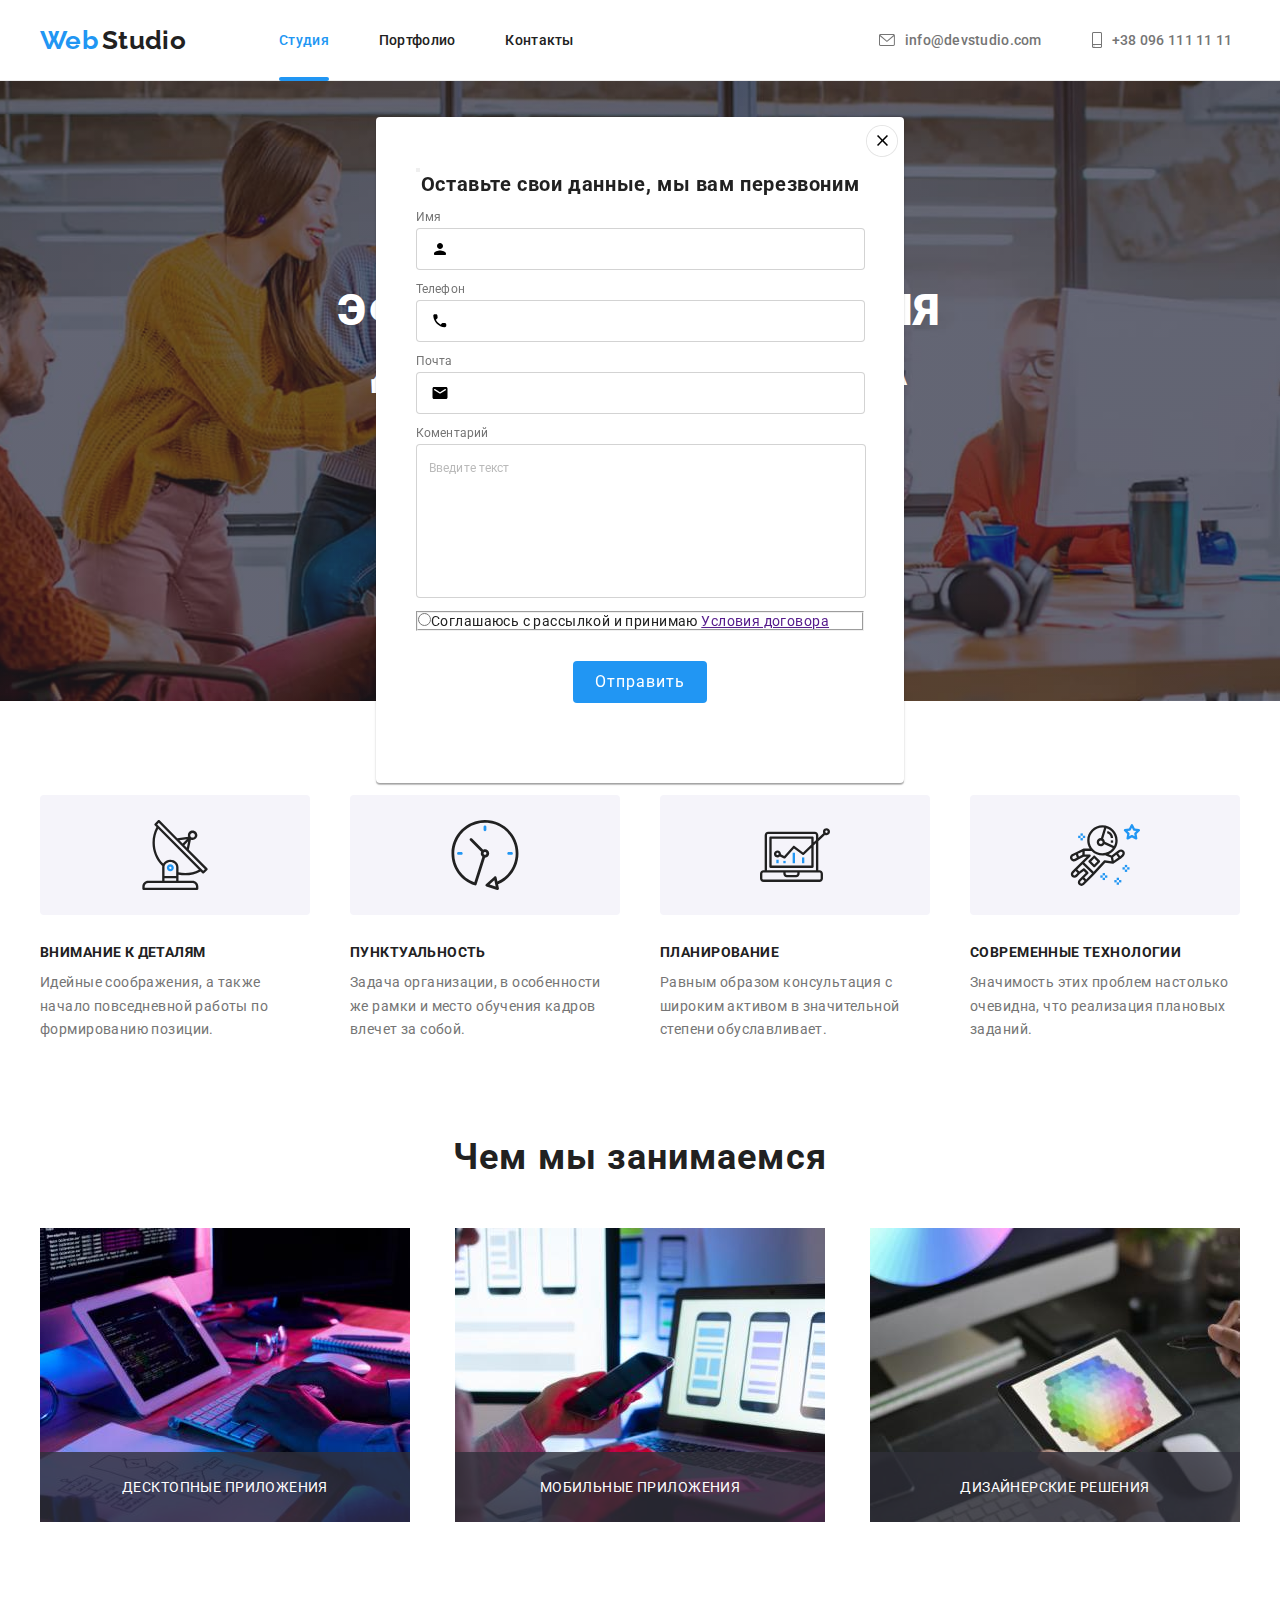
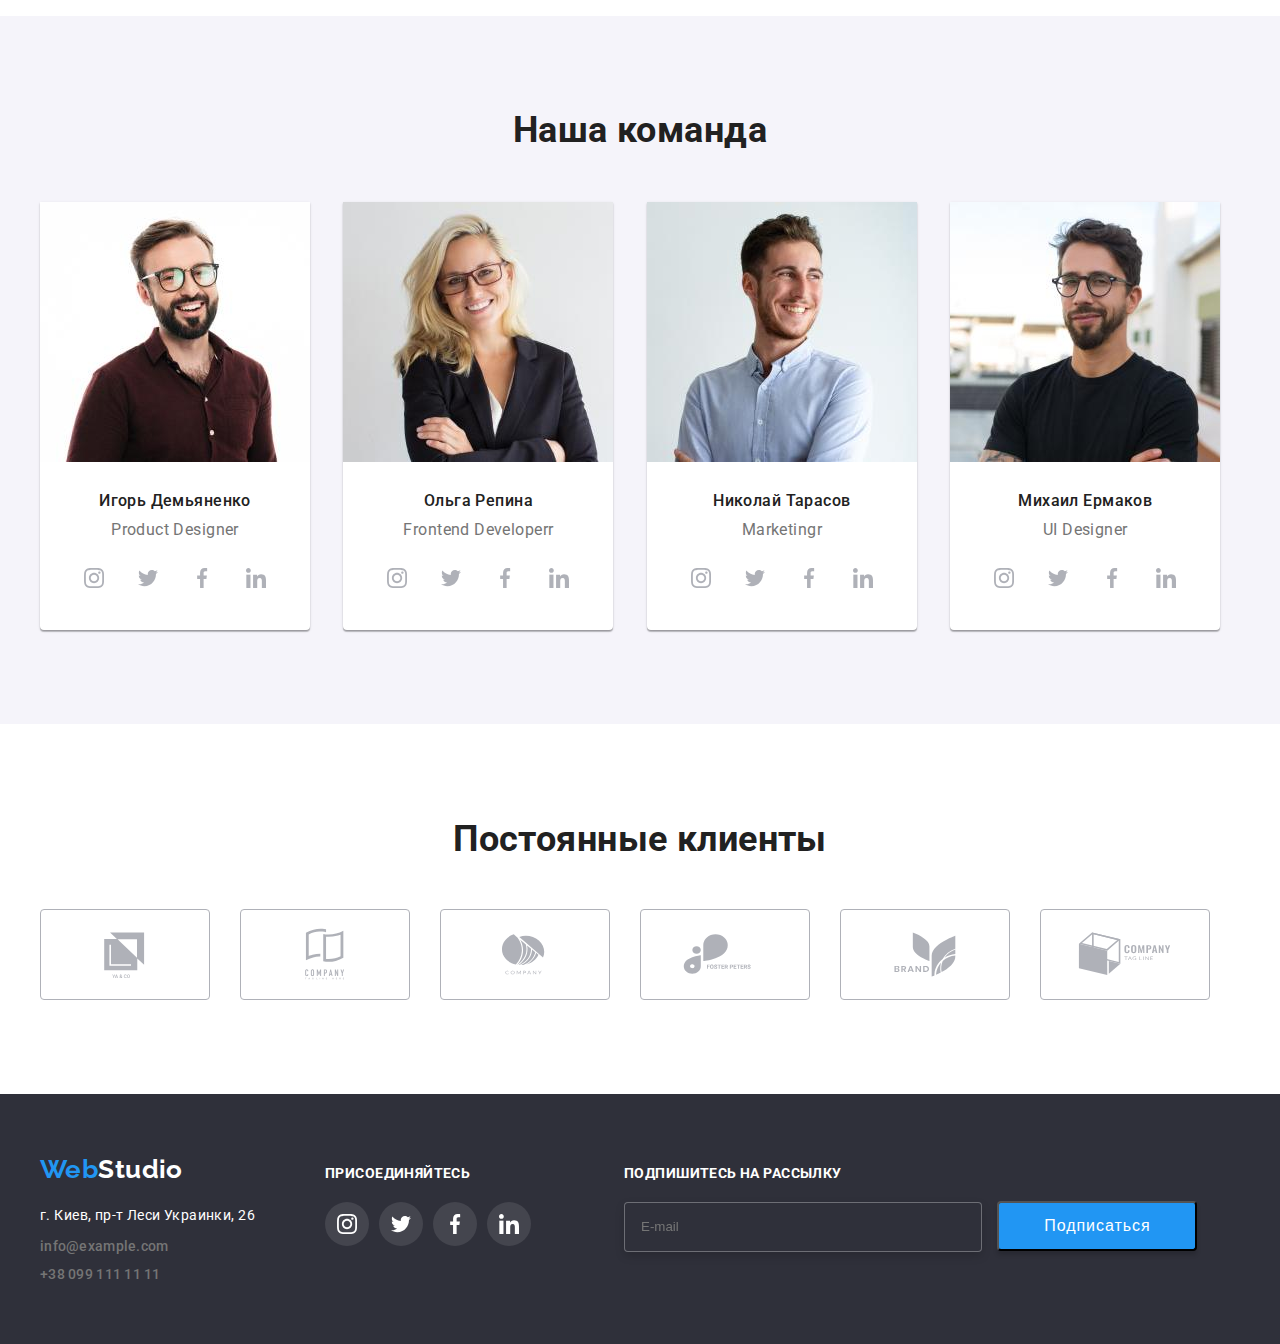
==== commit 87699652: "Добавляет модалке иконки, ховер фокус" ====
--- a/index.html
+++ b/index.html
@@ -474,7 +474,7 @@
                             <input 
                                 type="text"
                                 name="follow-email"
-                                class="follow-email-input"
+                                class="follow-email-input transition"
                             placeholder="E-mail"
                             >
                             <button type="submit"
@@ -483,13 +483,12 @@
                     </form>
                 </div>
             </footer>
-        <div class="backdrop is-hidden" data-modal>
+        <div class="backdrop " data-modal>
             <div class="modal">
                 <p class="visually-hidden">lorem</p>
                 <button type="button" data-modal-close>
                     <svg class="close-icon">
                         <use href="./images/symbol-defs.svg#icon-close">
-
                         </use>
                     </svg>
                 </button>
@@ -498,37 +497,50 @@
                     <div class="modal-field">
                         <label for="text" class="modal-form-text">
                             Имя</label>
+                            <div class="input-wrap">
                         <input 
                             type="text" 
                             name="user=name" 
                             id="text"
-                            class="modal-form-input"
-                            placeholder="name"
+                            class="modal-form-input transition"
                             required
                             minlength="2">
-                    </div>
+                                <svg class="icon-input">
+                                    <use href="./images/symbol-defs.svg#icon-person-black"></use>
+                                </svg>
+                            </div>
+                        </div>
                     <div class="modal-field">
-                        <label for="tel" class="modal-form-text">
+                        <label for="tel" 
+                            class="modal-form-text">
                             Телефон</label>
+                            <div class="input-wrap">
                         <input 
                             type="tel" 
                             name="user=tel" 
                             id="tel"
-                            class="modal-form-input"
-                            placeholder="tel"
+                            class="modal-form-input transition"
                             required>
+                                <svg class="icon-input">
+                                    <use href="./images/symbol-defs.svg#icon-phone-black"></use>
+                                </svg>
+                        </div>
                     </div>
                     <div class="modal-field">
                         <label for="email" 
                         class="modal-form-text">
                             Почта</label>
+                            <div class="input-wrap">
                         <input 
                             type="email"
                             id="email"
                             name="user=email" 
                             class="modal-form-input"
-                            placeholder="email"
                             required>
+                                <svg class="icon-input transition">
+                                    <use href="./images/symbol-defs.svg#icon-email-black"></use>
+                                </svg>
+                        </div>
                     </div>
                     <div class="modal-field">
                         <label for="comment" 
--- a/css/styles.css
+++ b/css/styles.css
@@ -744,7 +744,10 @@
   box-sizing: border-box;
   filter: drop-shadow(0px 4px 4px rgba(0, 0, 0, 0.15));
   border-radius: 4px;
-}
+  outline: none;
+}
+
+
 
 .follow-btn {
   width: 200px;
@@ -866,8 +869,7 @@
   position: fixed;
   top: 50%;
   left: 50%;
-  width: 528px;
-  height: 528px;
+
 }
 
 .backdrop.is-hidden {
@@ -899,7 +901,12 @@
   border-radius: 4px;
 
   padding: 40px;
-}
+
+  width: 448px;
+
+}
+
+
 
 .modal-title {
   font-family: Roboto;
@@ -912,19 +919,22 @@
 
   color: var(--main-text-color);
 
-  margin-bottom: 30px;
-}
+  margin-bottom: 12px;
+}
+
+
 
 .modal-form-input {
-  width: 448px;
+width: 405px;
   height: 40px;
-  padding-left: 5px;
+  padding-left: 42px;
 
   border: 1px solid rgba(33, 33, 33, 0.2);
 
   border-radius: 4px;
 
   outline: none;
+  transition: border-color 270ms linear;
 }
 
 .modal-form-input:hover,
@@ -933,11 +943,22 @@
   cursor: pointer;
 }
 
+.modal-form-input:hover + .icon-input {
+  fill: var(--hover-color);
+}
+
+.modal-form-input:focus + .icon-input {
+  fill: var(--hover-color);
+}
+
+
 .modal-form-comment:hover,
 :focus {
   border: 1px solid #2196f3;
   cursor: pointer;
 }
+
+
 /* .modal-form-comment::placeholder,
 .modal-form-input::placeholder {
   
@@ -956,34 +977,63 @@
 } */
 
 .modal-form-comment {
-  width: 428px;
+  width: 424px;
   height: 120px;
   resize: none;
   padding: 16px 12px;
   border: 1px solid rgba(33, 33, 33, 0.2);
   border-radius: 4px;
   outline: none;
+  transition: border-color 270ms linear;
+  margin-top: 4px;
 }
 
 .modal-field {
   margin-bottom: 10px;
 }
 
+.input-wrap {
+  position: relative;
+  margin-top: 4px;
+}
+
+.icon-input {
+  position: absolute;
+  top: 50%;
+  transform: translateY(-50%);
+  left: 15px;
+  width: 18px;
+  height: 18px;
+    transition: fill 270ms linear;
+
+}
+
 .modal-form-text {
+  width: 100%;
   font-size: 12px;
-  line-height: 14px;
-  /* identical to box height */
+  line-height: 1.17;
 
   letter-spacing: 0.01em;
 
   color: #757575;
-
   margin-bottom: 4px;
+}
+
+.modal-form-comment::placeholder{
+font-family: Roboto;
+font-style: normal;
+font-weight: normal;
+font-size: 12px;
+line-height: 14px;
+letter-spacing: 0.01em;
+
+color: rgba(117, 117, 117, 0.5);
+
 }
 
 .contract-accept {
   font-size: 14px;
-  line-height: 24px;
+  line-height: 1.71;
   /* identical to box height, or 171% */
 
   letter-spacing: 0.03em;
@@ -1011,6 +1061,8 @@
   background: var(--button-color);
   border-radius: 4px;
   border: 0;
+}
+
 
   /* opacity: (0);
   transition-property: color, background-color;
@@ -1031,3 +1083,5 @@
   background-color: var(--button-color);
   outline: none;
 } */
+
+
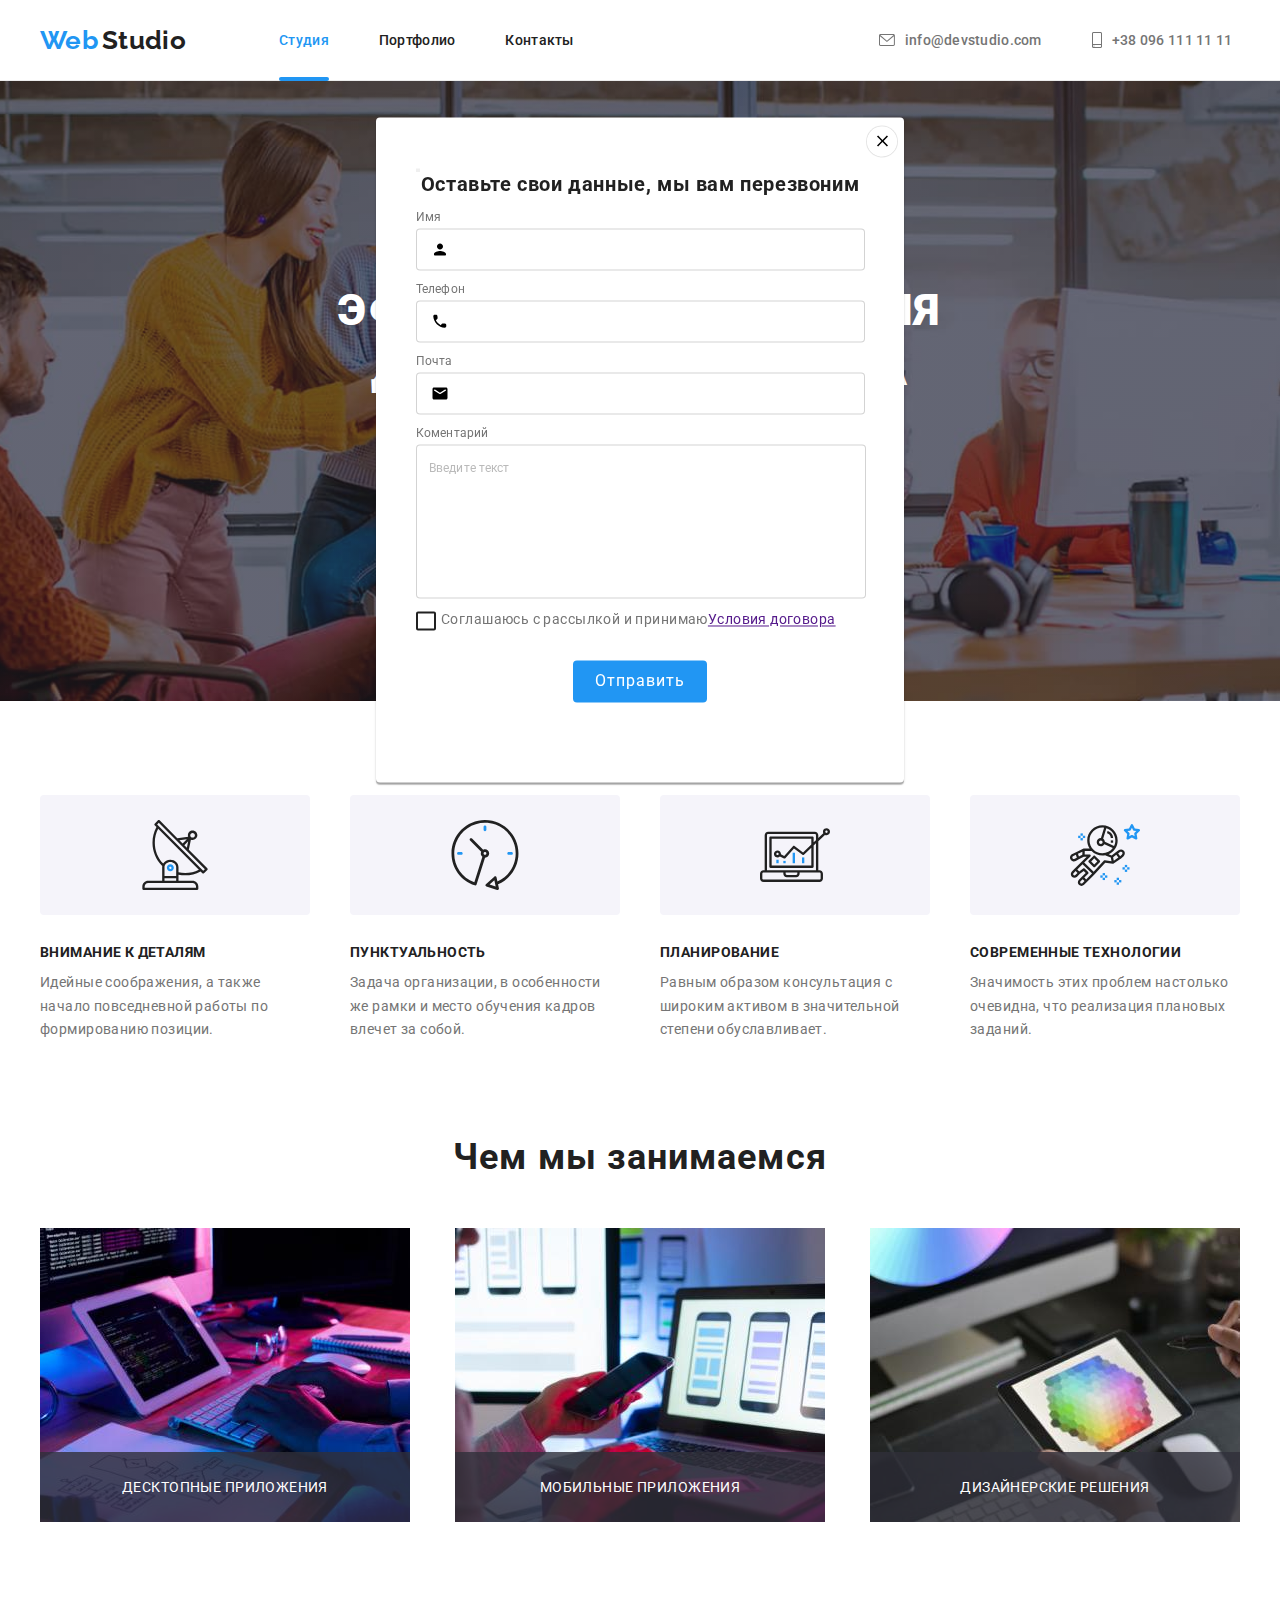
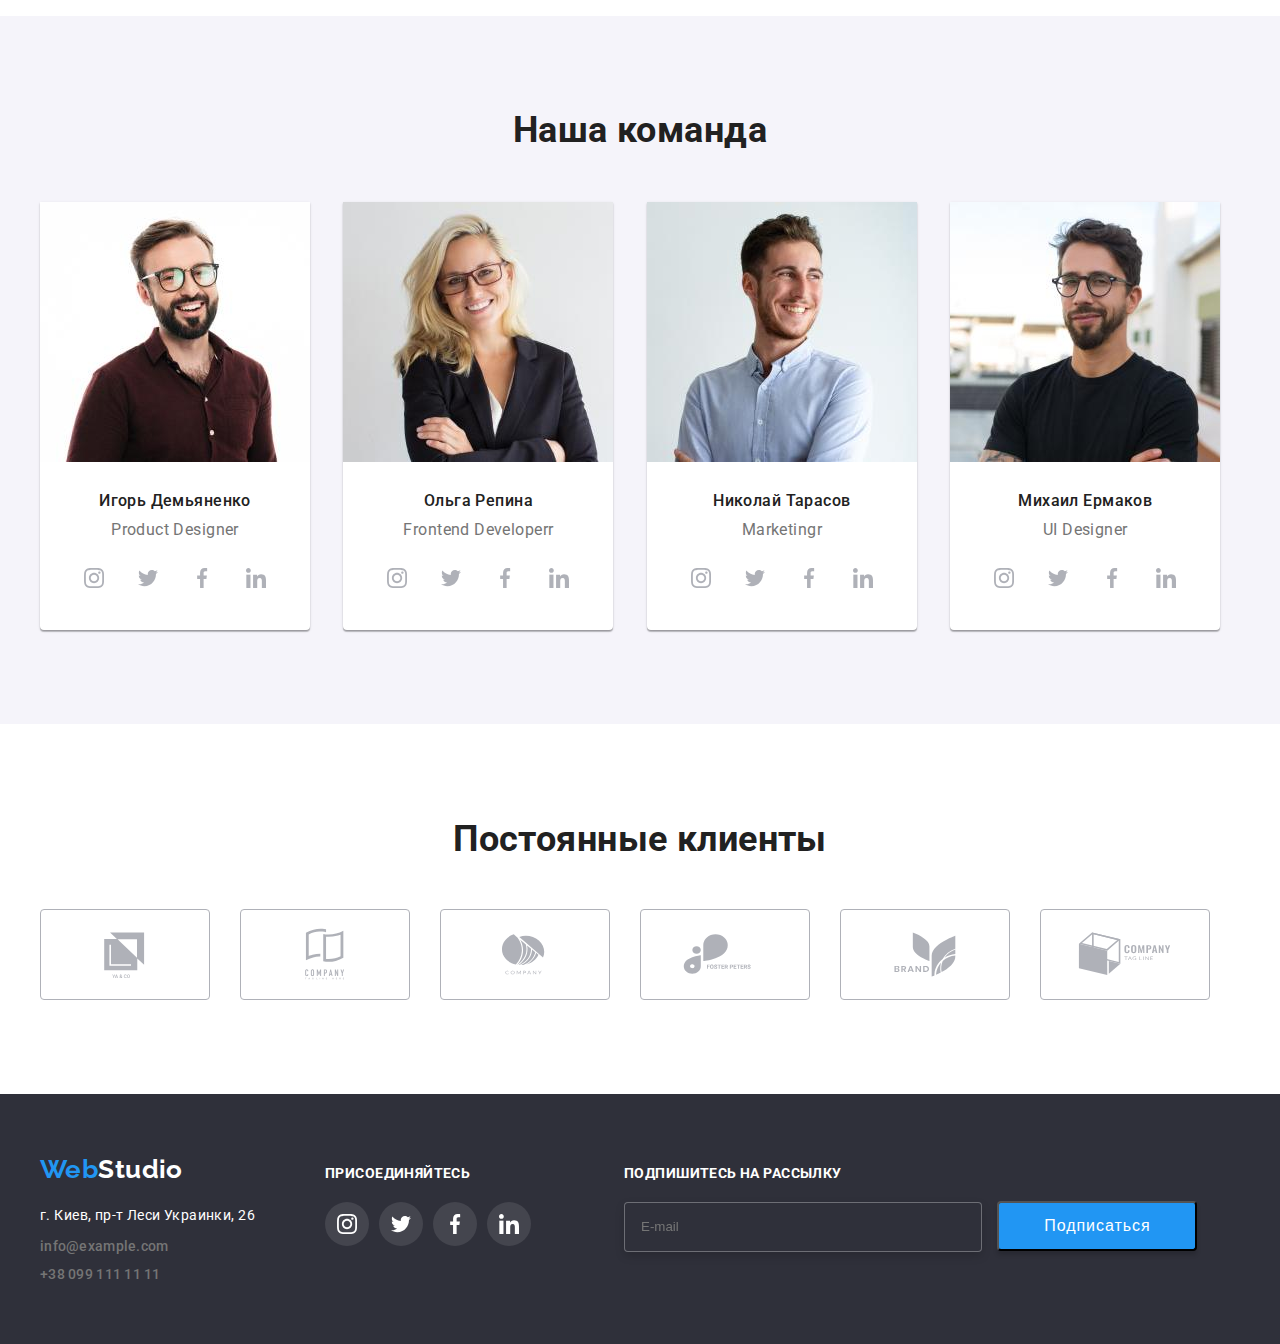
==== commit fb3897bd: "Соглашение" ====
--- a/index.html
+++ b/index.html
@@ -552,16 +552,22 @@
                             placeholder="Введите текст"
                             ></textarea>
                     </div>
-                    <fieldset>
-                        <label for="contract"
-                            >
-                            <input 
-                                type="radio"
-                                name="contract"
-                                class="contract-accept">Соглашаюсь с рассылкой и принимаю
+                    <div class="modal-field">
+                        <input 
+                                type="checkbox"
+                                name="policy"
+                                id="policy"
+                                class="modal-check visually-hidden">
+                        <label for="policy" class="check-text">
+                            <span class="check-item">
+                                <svg class="check-icon" width="11" height="8">
+                                    <use href="./images/symbol-defs.svg#icon-check"></use>
+                                </svg>
+                            </span>
+                            Соглашаюсь с рассылкой и принимаю
                             <a href="">Условия договора</a>
                         </label>
-                    </fieldset>
+                    </div>
                     <button type="submit"
                             class="modal-btn">Отправить</button>
                 </form>
--- a/css/styles.css
+++ b/css/styles.css
@@ -747,8 +747,6 @@
   outline: none;
 }
 
-
-
 .follow-btn {
   width: 200px;
   height: 50px;
@@ -833,7 +831,8 @@
   /* opacity: (0); */
   transform: scaleY(-100%);
   transform-origin: bottom;
-  transition: transform 250ms var(--animation-timing-function);
+  transition: transform 250ms;
+  transition-timing-function: var(--animation-timing-function);
 }
 
 .suggestions-item:hover .subtext {
@@ -869,7 +868,6 @@
   position: fixed;
   top: 50%;
   left: 50%;
-
 }
 
 .backdrop.is-hidden {
@@ -903,10 +901,7 @@
   padding: 40px;
 
   width: 448px;
-
-}
-
-
+}
 
 .modal-title {
   font-family: Roboto;
@@ -922,10 +917,8 @@
   margin-bottom: 12px;
 }
 
-
-
 .modal-form-input {
-width: 405px;
+  width: 405px;
   height: 40px;
   padding-left: 42px;
 
@@ -934,7 +927,8 @@
   border-radius: 4px;
 
   outline: none;
-  transition: border-color 270ms linear;
+  transition: border-color 250ms linear;
+  transition-timing-function: var(--animation-timing-function);
 }
 
 .modal-form-input:hover,
@@ -951,13 +945,11 @@
   fill: var(--hover-color);
 }
 
-
 .modal-form-comment:hover,
 :focus {
   border: 1px solid #2196f3;
   cursor: pointer;
 }
-
 
 /* .modal-form-comment::placeholder,
 .modal-form-input::placeholder {
@@ -984,7 +976,8 @@
   border: 1px solid rgba(33, 33, 33, 0.2);
   border-radius: 4px;
   outline: none;
-  transition: border-color 270ms linear;
+  transition: border-color 250ms linear;
+  transition-timing-function: var(--animation-timing-function);
   margin-top: 4px;
 }
 
@@ -1004,8 +997,7 @@
   left: 15px;
   width: 18px;
   height: 18px;
-    transition: fill 270ms linear;
-
+  transition: fill 250ms linear var(--animation-timing-function);
 }
 
 .modal-form-text {
@@ -1019,28 +1011,41 @@
   margin-bottom: 4px;
 }
 
-.modal-form-comment::placeholder{
-font-family: Roboto;
-font-style: normal;
-font-weight: normal;
-font-size: 12px;
-line-height: 14px;
-letter-spacing: 0.01em;
-
-color: rgba(117, 117, 117, 0.5);
-
-}
-
-.contract-accept {
+.modal-form-comment::placeholder {
+  font-family: Roboto;
+  font-style: normal;
+  font-weight: normal;
+  font-size: 12px;
+  line-height: 14px;
+  letter-spacing: 0.01em;
+
+  color: rgba(117, 117, 117, 0.5);
+}
+
+.check-text {
   font-size: 14px;
-  line-height: 1.71;
-  /* identical to box height, or 171% */
-
-  letter-spacing: 0.03em;
-
   color: #757575;
-
-  outline: none;
+  display: flex;
+}
+
+.check-item {
+  width: 16px;
+  height: 15px;
+  border: 2px solid #212121;
+  border-radius: 2px;
+  margin-right: 5px;
+  display: flex;
+  align-items: center;
+  justify-content: center;
+}
+
+.check-icon {
+  fill: #ffffff;
+}
+
+.modal-check:checked + .check-text .check-item {
+  background-color: var(--hover-color);
+  border: none;
 }
 
 .modal-btn {
@@ -1061,14 +1066,15 @@
   background: var(--button-color);
   border-radius: 4px;
   border: 0;
-}
-
-
-  /* opacity: (0);
+
+  cursor: pointer;
+}
+
+/* opacity: (0);
   transition-property: color, background-color;
   transition-duration: 250ms;
-  transition-timing-function: var(--animation-timing-function); */
-}
+  transition-timing-function: var(--animation-timing-function); 
+}*/
 /* .modal-btn:focus,
 .modal-btn:hover {
   opacity: (1);
@@ -1083,5 +1089,3 @@
   background-color: var(--button-color);
   outline: none;
 } */
-
-
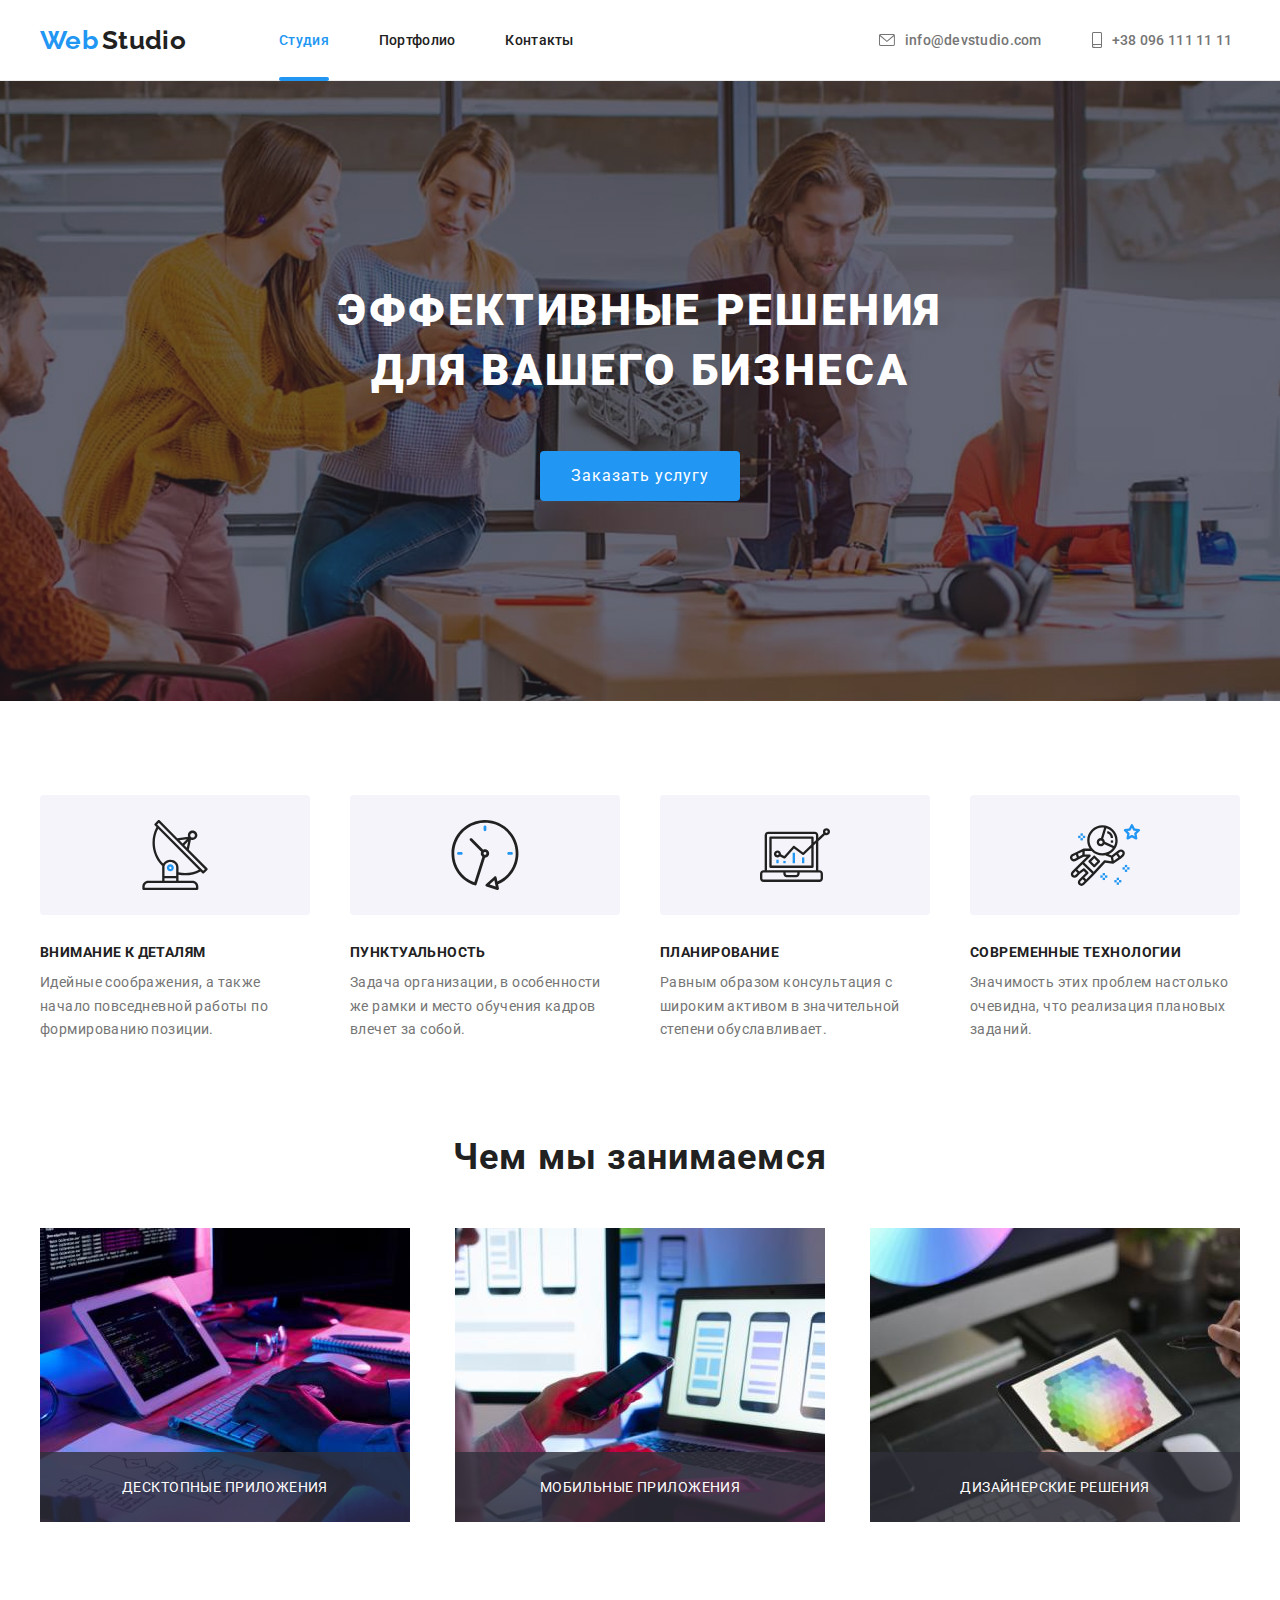
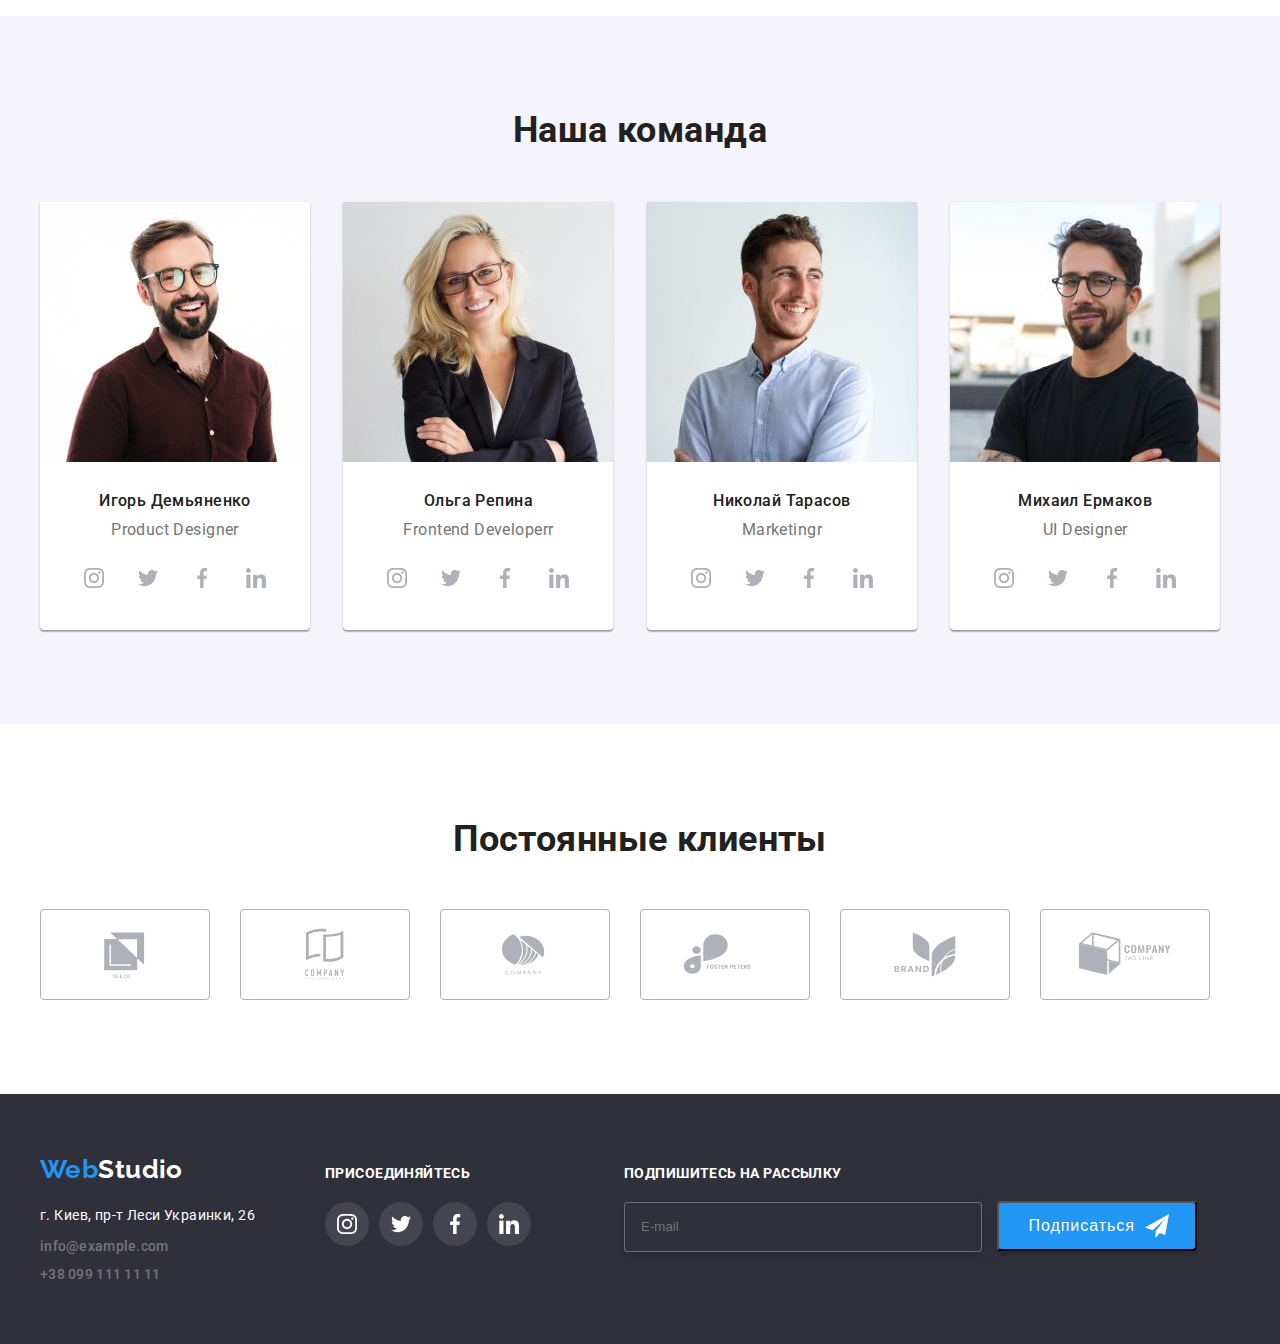
==== commit 568dcdab: "Готовит ДЗ на проверку" ====
--- a/index.html
+++ b/index.html
@@ -16,7 +16,7 @@
         <header class="header">
             <div class="container cont-header">                
                 <div class="nav">                
-                    <a class="link nav-link" href="https://ihorlihus.github.io/goit-markup-hw-05/" target="_blank" rel="noopener noreferrer">
+                    <a class="link nav-link" href="https://ihorlihus.github.io/goit-markup-hw-06/" target="_blank" rel="noopener noreferrer">
                         <span class="logo-blue">Web</span>
                         <span class="logo-black">Studio</span>
                     </a>
@@ -33,7 +33,7 @@
                                 </li>
                             <li class="nav-item">
                                 <a class="link header-link" 
-                                    href="https://ihorlihus.github.io/goit-markup-hw-05/">
+                                    href="https://ihorlihus.github.io/goit-markup-hw-06/">
                                     Контакты</a>
                                 </li>
                     </div>
@@ -408,7 +408,7 @@
             <footer class="footer">
                 <div class="container footer-contr">
                     <div class="adress-contr">
-                    <a class="link" href="https://ihorlihus.github.io/goit-markup-hw-05/" 
+                    <a class="link" href="https://ihorlihus.github.io/goit-markup-hw-06/" 
                         target="_blank" 
                         rel="noopener noreferrer">
                         <span class="logo-blue">Web</span><span class="logo-white">Studio</span>
@@ -478,12 +478,19 @@
                             placeholder="E-mail"
                             >
                             <button type="submit"
-                            class="follow-btn">Подписаться</button>
+                            class="follow-btn">
+                            <span>Подписаться</span>
+                            <span><svg class="icon-send">
+                                <use href="images/symbol-defs.svg#icon-icon-send"
+                                width="24"
+                                heigh="24"></use>
+                            </svg></span>
+                        </button>
                         </div>
                     </form>
                 </div>
             </footer>
-        <div class="backdrop " data-modal>
+        <div class="backdrop is-hidden" data-modal>
             <div class="modal">
                 <p class="visually-hidden">lorem</p>
                 <button type="button" data-modal-close>
@@ -502,7 +509,7 @@
                             type="text" 
                             name="user=name" 
                             id="text"
-                            class="modal-form-input transition"
+                            class="modal-form-input"
                             required
                             minlength="2">
                                 <svg class="icon-input">
@@ -519,7 +526,7 @@
                             type="tel" 
                             name="user=tel" 
                             id="tel"
-                            class="modal-form-input transition"
+                            class="modal-form-input"
                             required>
                                 <svg class="icon-input">
                                     <use href="./images/symbol-defs.svg#icon-phone-black"></use>
@@ -565,7 +572,7 @@
                                 </svg>
                             </span>
                             Соглашаюсь с рассылкой и принимаю
-                            <a href="">Условия договора</a>
+                            <a class="policy-link" href="">Условия договора</a>
                         </label>
                     </div>
                     <button type="submit"
--- a/css/styles.css
+++ b/css/styles.css
@@ -763,12 +763,20 @@
   line-height: 30px;
   /* identical to box height, or 187% */
 
+  letter-spacing: 0.06em;
+
+  color: var(--title-color);
+
+  display: inline-flex;
   align-items: center;
   text-align: center;
 
-  letter-spacing: 0.06em;
-
-  color: var(--title-color);
+  padding-left: 29px;
+}
+
+.icon-send {
+  margin-left: 10px;
+  margin-top: 10px;
 }
 
 /* ------------BLOKS------------ */
@@ -886,6 +894,13 @@
   background: var(--main-bg-color);
   border: 1px solid rgba(0, 0, 0, 0.1);
   border-radius: 50%;
+
+  transform: fill 250ms linear;
+}
+
+.close-icon:hover,
+:focus {
+  fill: var(--hover-color);
 }
 
 .modal {
@@ -923,32 +938,19 @@
   padding-left: 42px;
 
   border: 1px solid rgba(33, 33, 33, 0.2);
-
   border-radius: 4px;
-
   outline: none;
+
   transition: border-color 250ms linear;
-  transition-timing-function: var(--animation-timing-function);
-}
-
-.modal-form-input:hover,
-:focus {
-  border: 1px solid #2196f3;
+}
+
+.modal-form-input:focus {
+  border-color: var(--hover-color);
   cursor: pointer;
-}
-
-.modal-form-input:hover + .icon-input {
-  fill: var(--hover-color);
 }
 
 .modal-form-input:focus + .icon-input {
   fill: var(--hover-color);
-}
-
-.modal-form-comment:hover,
-:focus {
-  border: 1px solid #2196f3;
-  cursor: pointer;
 }
 
 /* .modal-form-comment::placeholder,
@@ -981,6 +983,11 @@
   margin-top: 4px;
 }
 
+.modal-form-comment:focus {
+  border: 1px solid #2196f3;
+  cursor: pointer;
+}
+
 .modal-field {
   margin-bottom: 10px;
 }
@@ -1043,6 +1050,11 @@
   fill: #ffffff;
 }
 
+.policy-link {
+  padding-left: 4px;
+  color: var(--hover-color);
+}
+
 .modal-check:checked + .check-text .check-item {
   background-color: var(--hover-color);
   border: none;
@@ -1070,12 +1082,7 @@
   cursor: pointer;
 }
 
-/* opacity: (0);
-  transition-property: color, background-color;
-  transition-duration: 250ms;
-  transition-timing-function: var(--animation-timing-function); 
-}*/
-/* .modal-btn:focus,
+.modal-btn:focus,
 .modal-btn:hover {
   opacity: (1);
 
@@ -1088,4 +1095,4 @@
   color: var(--title-color);
   background-color: var(--button-color);
   outline: none;
-} */
+}
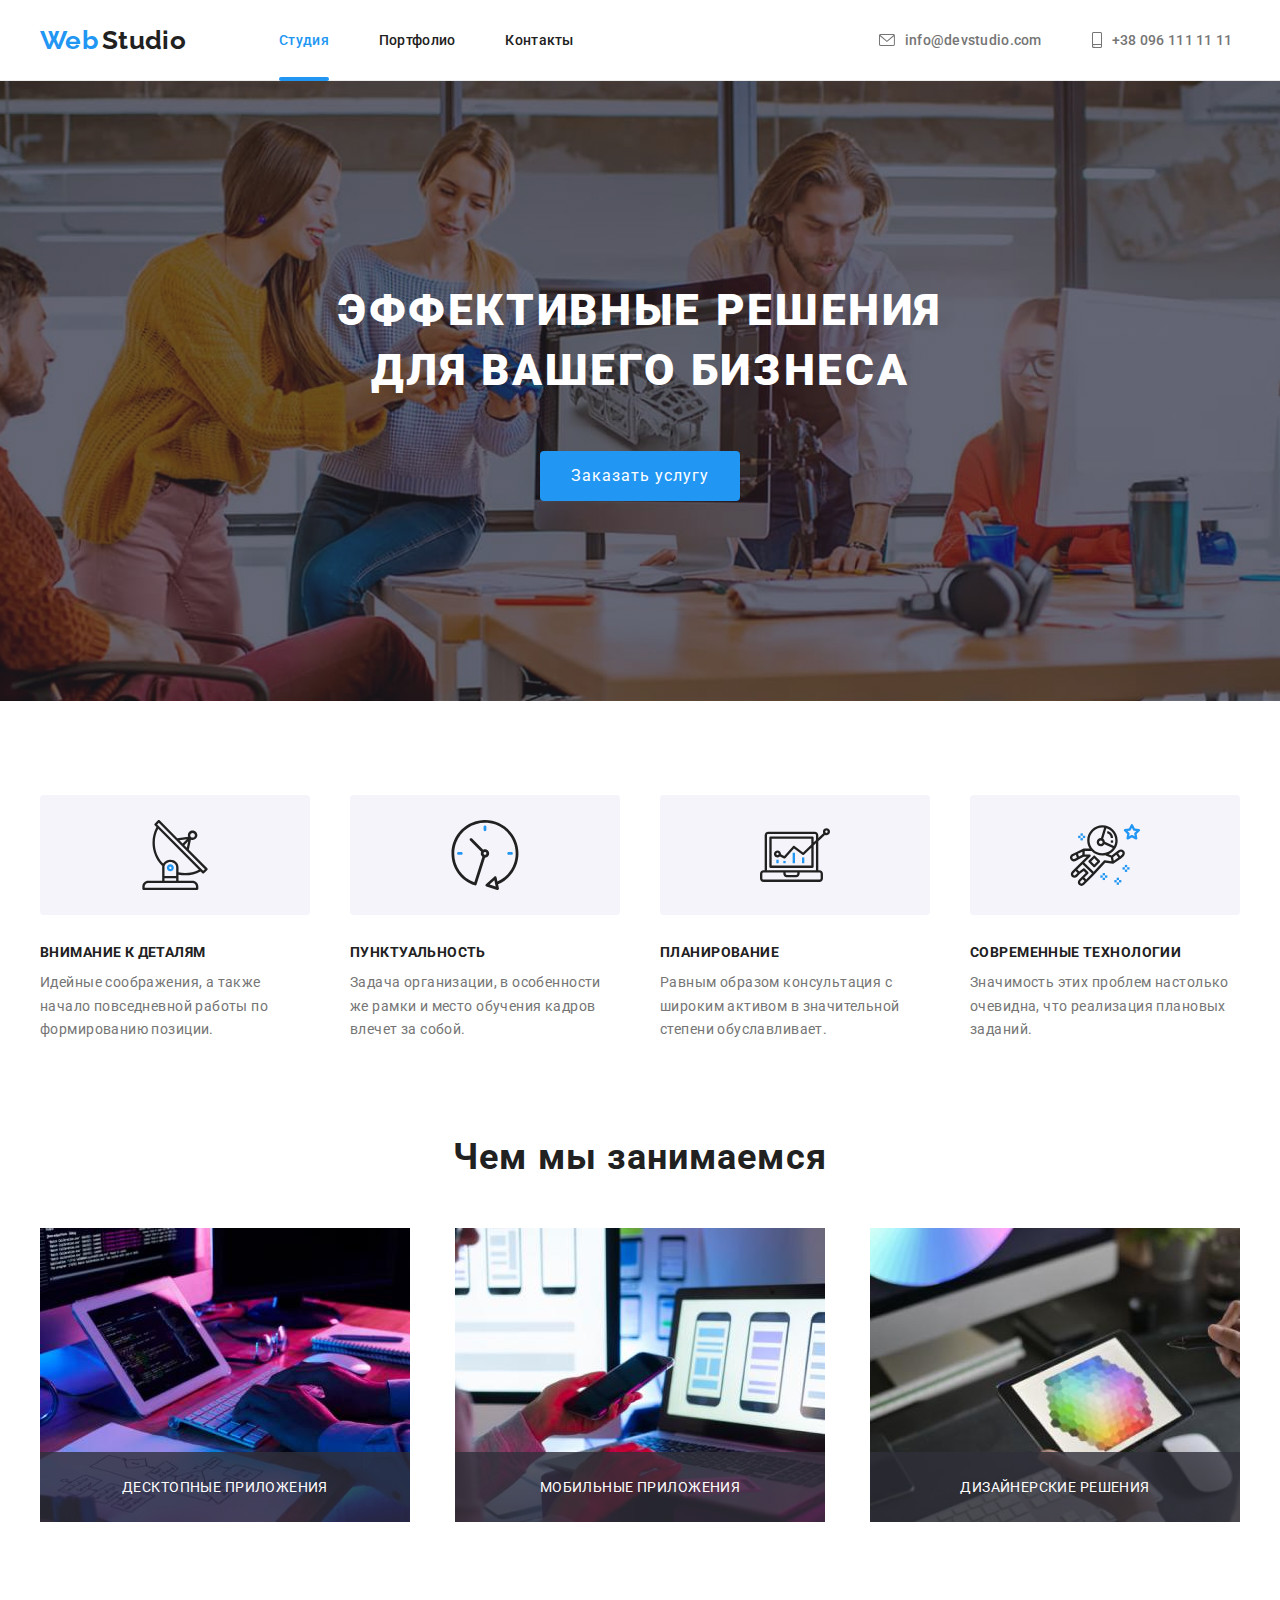
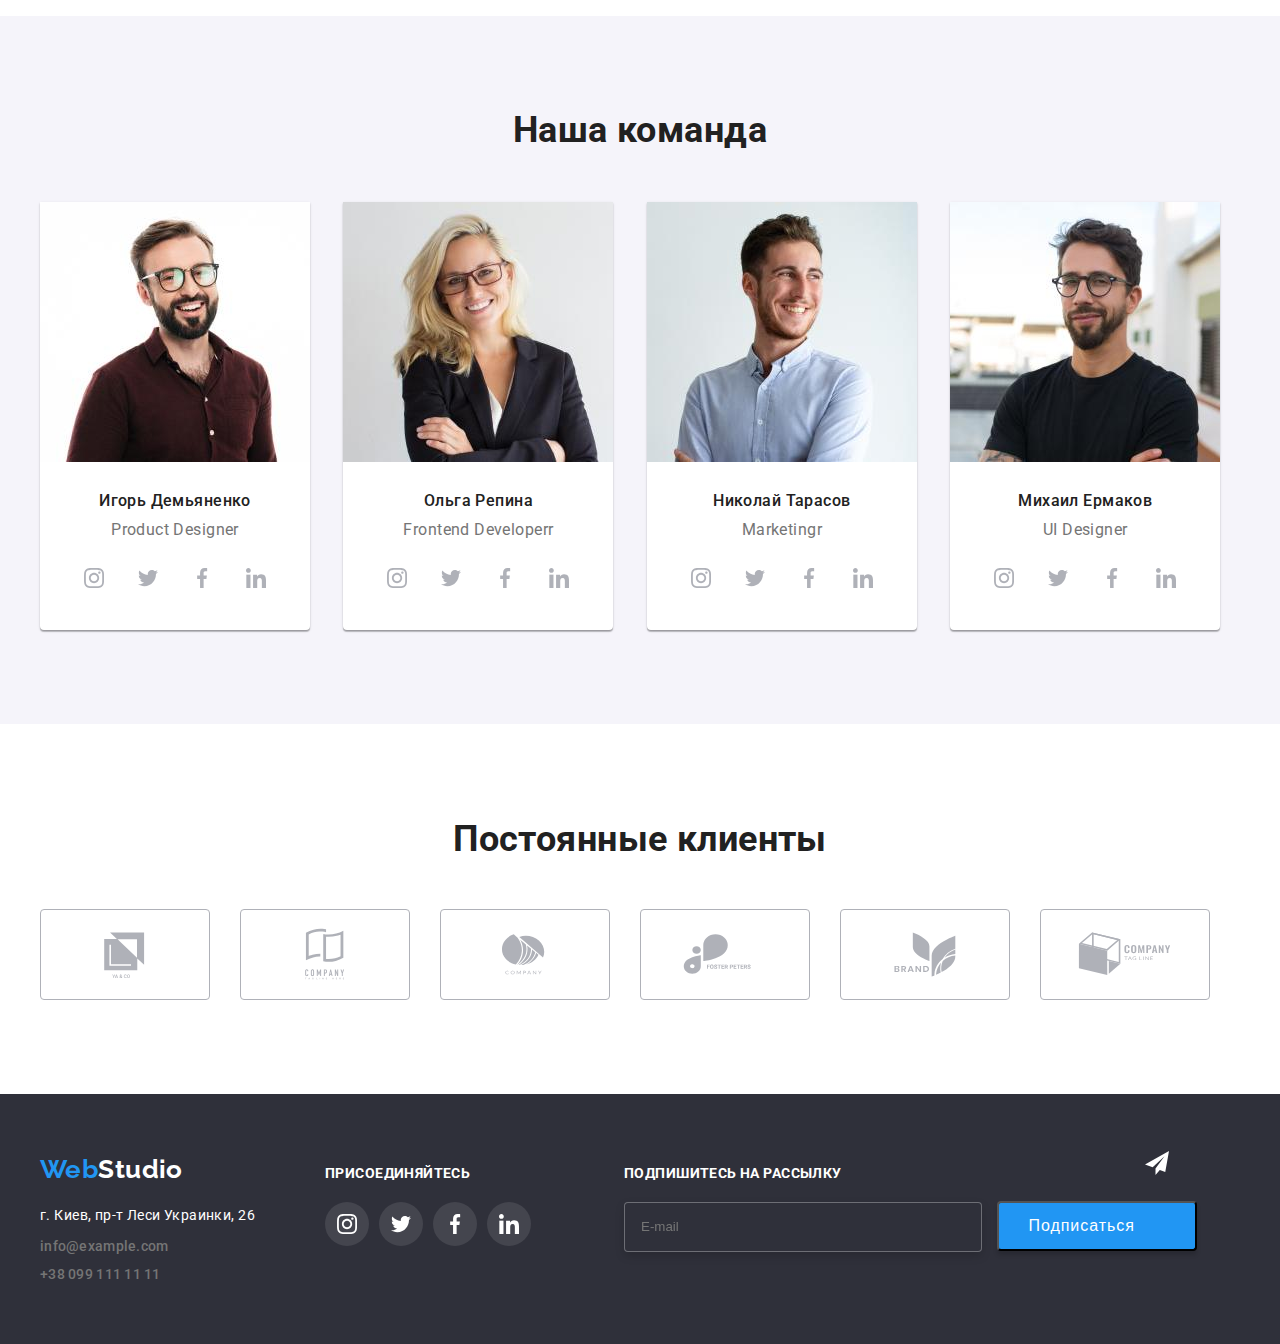
==== commit 3a9081ed: "Правки валидации" ====
--- a/index.html
+++ b/index.html
@@ -36,9 +36,9 @@
                                     href="https://ihorlihus.github.io/goit-markup-hw-06/">
                                     Контакты</a>
                                 </li>
-                    </div>
                         </ul>
-                            <ul class="list contacts-hb">
+                    </div>
+                        <ul class="list contacts-hb">
                                 <li class="contacts-header-item">
                                     <a class="link contacts-header" 
                                         href="mailto:info@devstudio.com">
@@ -141,7 +141,7 @@
                                         src="./images/img1.jpg" 
                                         alt="написание кода"
                                         width="370"
-                                        heigh="294">
+                                        height="294">
                                         <p class="works-subtext">Десктопные приложения</p>
                                     </div>
                                 </li>
@@ -151,7 +151,7 @@
                                         src="./images/img2.jpg" 
                                         alt="адаптация сайтов к мобильным устройствам"
                                         width="370"
-                                        heigh="294">
+                                        height="294">
                                 <p class="works-subtext">Мобильные приложения</p>
                                 </div>
                                 </li>
@@ -466,7 +466,8 @@
                                         </svg>
                                     </a>
                                 </li>
-                    </div>
+                            </ul>
+                        </div>
                         <form action="#">
                             <p class="follow-input">
                                 Подпишитесь на рассылку</p>
@@ -483,7 +484,7 @@
                             <span><svg class="icon-send">
                                 <use href="images/symbol-defs.svg#icon-icon-send"
                                 width="24"
-                                heigh="24"></use>
+                                height="24"></use>
                             </svg></span>
                         </button>
                         </div>
@@ -572,10 +573,12 @@
                                 </svg>
                             </span>
                             Соглашаюсь с рассылкой и принимаю
-                            <a class="policy-link" href="">Условия договора</a>
+                            <a class="policy-link" href="">
+                                Условия договора</a>
                         </label>
                     </div>
                     <button type="submit"
+
                             class="modal-btn">Отправить</button>
                 </form>
             </div>
--- a/css/styles.css
+++ b/css/styles.css
@@ -837,6 +837,8 @@
   display: inline-block;
 
   /* opacity: (0); */
+  transition: box-shadow 1250ms linear;
+
   transform: scaleY(-100%);
   transform-origin: bottom;
   transition: transform 250ms;
@@ -850,10 +852,13 @@
 }
 
 .shadow-item {
+  transition: box-shadow 250ms linear;
+}
+.shadow-item:hover,
+.shadow-item:focus {
   display: block;
-  /* padding: 10px 20px;
-
-  text-decoration: none; */
+  box-shadow: 0px 1px 1px rgba(0, 0, 0, 0.12), 0px 4px 4px rgba(0, 0, 0, 0.06),
+    1px 4px 6px rgba(0, 0, 0, 0.16);
 }
 
 .suggestions-text {
@@ -895,7 +900,7 @@
   border: 1px solid rgba(0, 0, 0, 0.1);
   border-radius: 50%;
 
-  transform: fill 250ms linear;
+  transition: fill 250ms linear;
 }
 
 .close-icon:hover,
@@ -1057,7 +1062,7 @@
 
 .modal-check:checked + .check-text .check-item {
   background-color: var(--hover-color);
-  border: none;
+  border: 2px solid #ffffff;
 }
 
 .modal-btn {
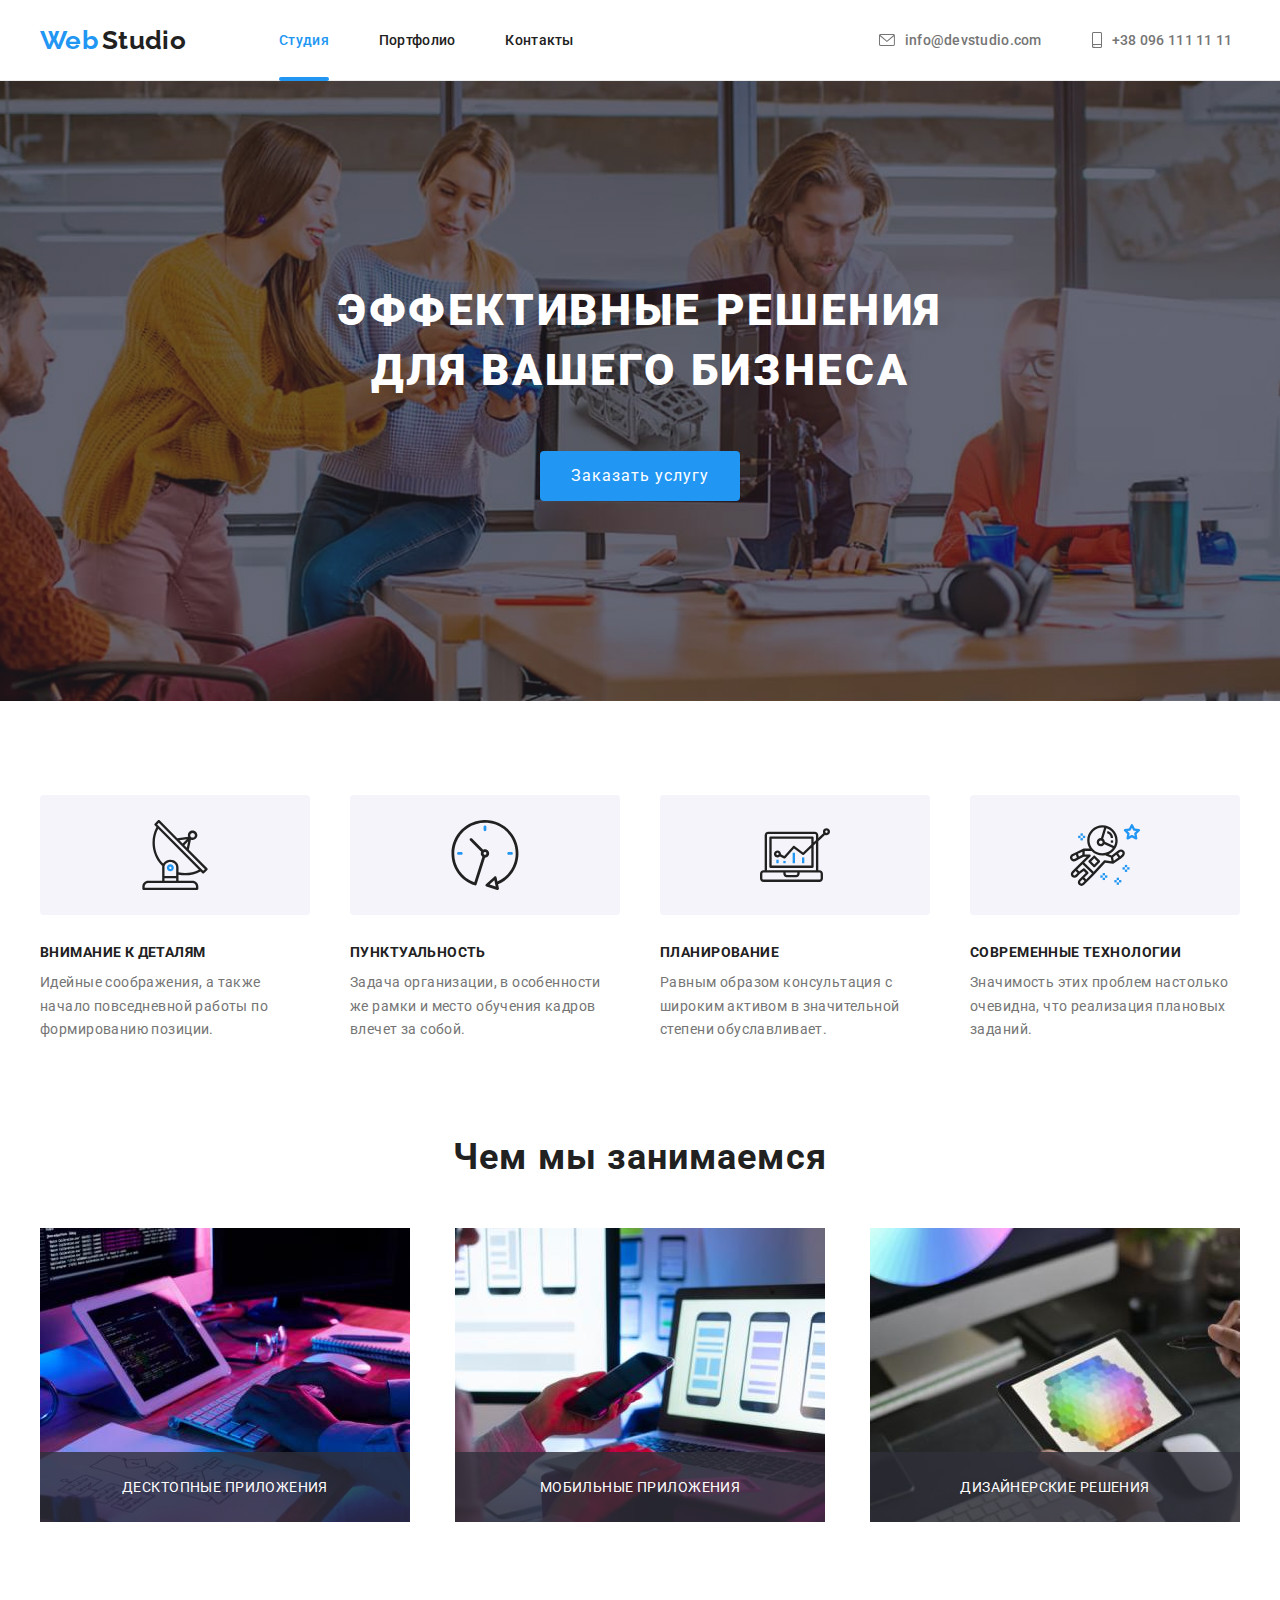
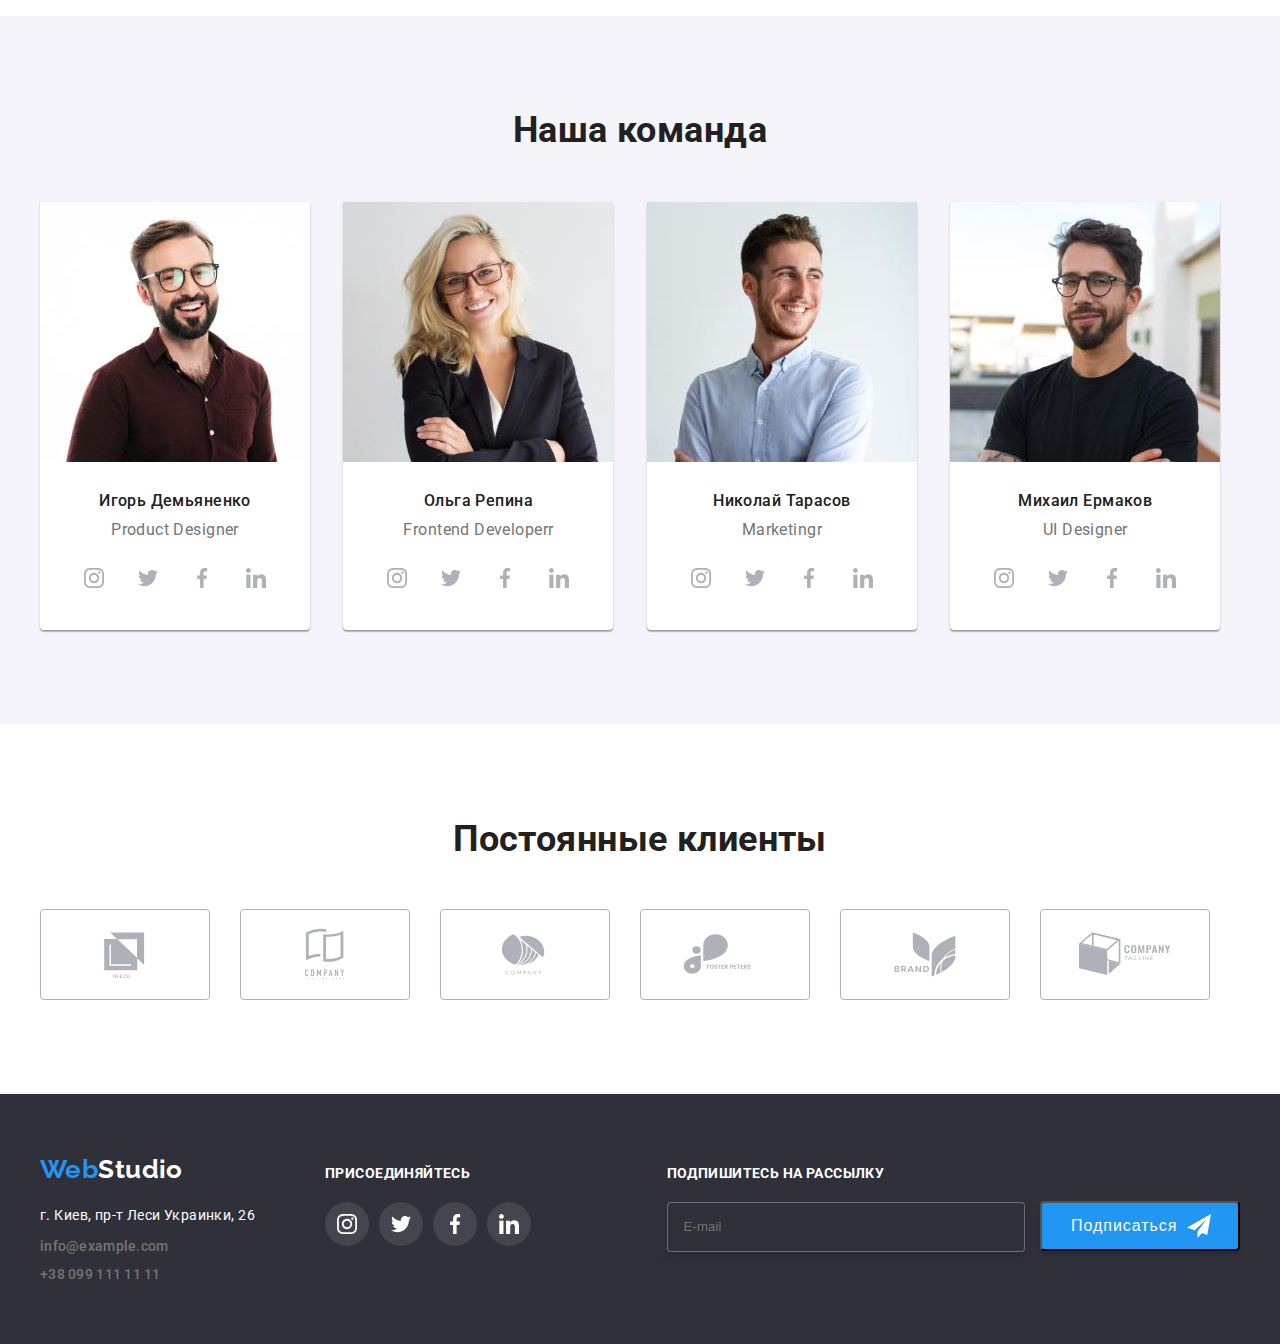
==== commit 80499727: "Вносит правки" ====
--- a/index.html
+++ b/index.html
@@ -482,9 +482,7 @@
                             class="follow-btn">
                             <span>Подписаться</span>
                             <span><svg class="icon-send">
-                                <use href="images/symbol-defs.svg#icon-icon-send"
-                                width="24"
-                                height="24"></use>
+                                <use href="images/symbol-defs.svg#icon-icon-send"></use>
                             </svg></span>
                         </button>
                         </div>
--- a/css/styles.css
+++ b/css/styles.css
@@ -539,7 +539,7 @@
   display: flex;
 }
 .f-contacts:not(:last-child) {
-  padding-bottom: 9px;
+  margin-bottom: 9px;
 }
 
 .footer-address {
@@ -573,7 +573,7 @@
 .follow {
   display: block;
   align-items: baseline;
-  margin-right: 93px;
+  margin-right: auto;
 }
 
 .follow-list {
@@ -698,9 +698,6 @@
 
   color: var(--title-color);
 }
-.ptf-link {
-  color: var(--main-text-color);
-}
 
 .card-title {
   font-size: 18px;
@@ -735,7 +732,7 @@
   width: 358px;
   height: 50px;
   left: 815px;
-  top: 2787px;
+  top: 50%;
   padding-left: 16px;
 
   background-color: var(--secondary-bg-color);
@@ -750,8 +747,6 @@
 .follow-btn {
   width: 200px;
   height: 50px;
-  left: 1185px;
-  top: 2787px;
 
   margin-left: 12px;
 
@@ -772,11 +767,18 @@
   text-align: center;
 
   padding-left: 29px;
+
+  position: relative;
 }
 
 .icon-send {
+  position: absolute;
+
+  width: 24px;
+  height: 24px;
   margin-left: 10px;
-  margin-top: 10px;
+  top: 50%;
+  transform: translateY(-50%);
 }
 
 /* ------------BLOKS------------ */
@@ -805,7 +807,6 @@
 .suggestions-item {
   width: 370px;
   margin-bottom: 30px;
-  border: 1px solid #eeeeee;
 }
 
 .subtext-position {
@@ -845,7 +846,11 @@
   transition-timing-function: var(--animation-timing-function);
 }
 
-.suggestions-item:hover .subtext {
+.ptf-link {
+  color: var(--main-text-color);
+}
+
+.ptf-link:hover .subtext {
   display: block;
   /* opacity: (1); */
   transform: scaleY(1);
